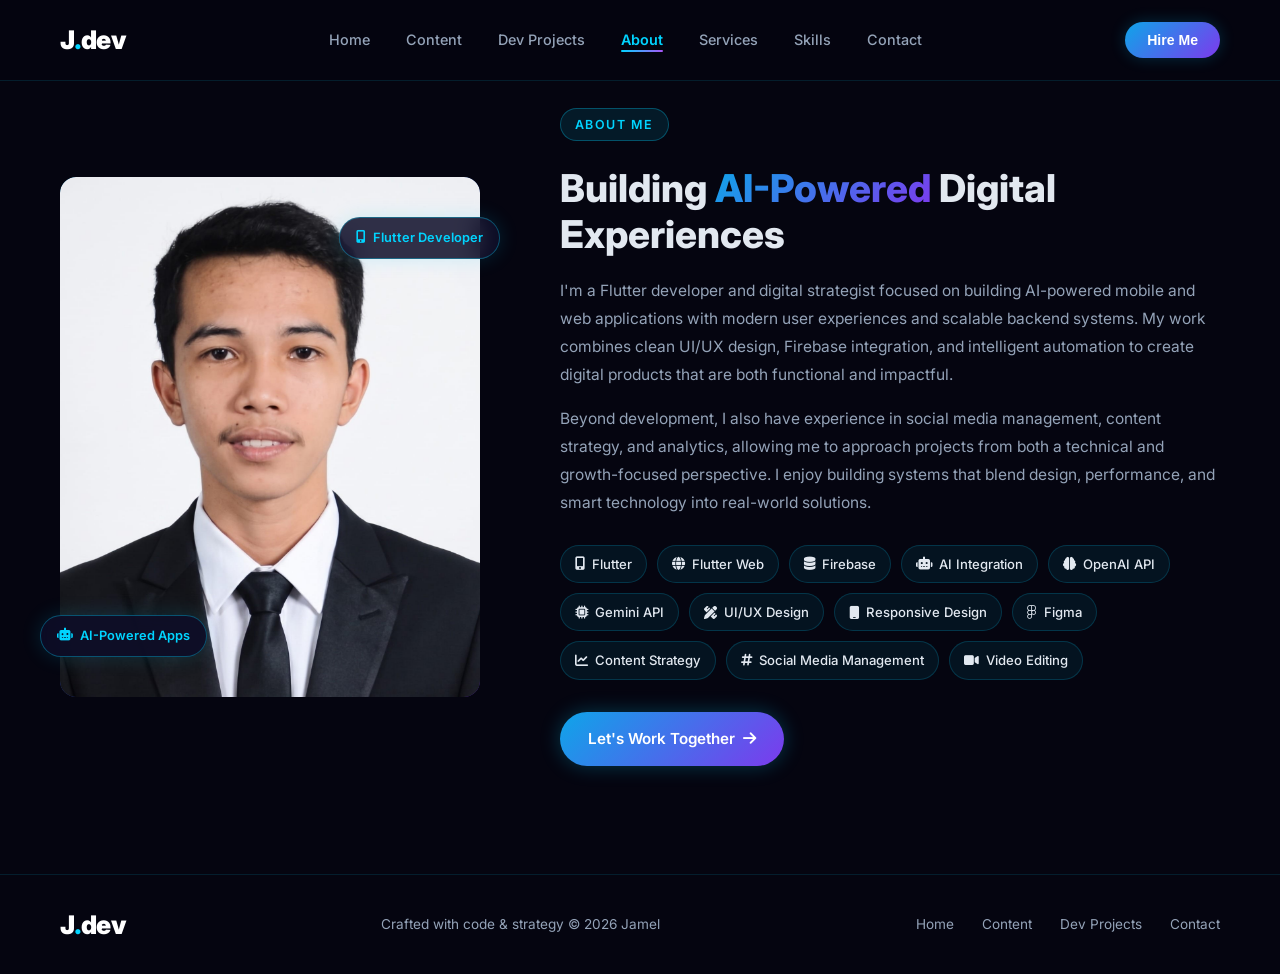
==== about.html @ fef5684a "Initial commit - Flutter & AI Developer Portfolio" ====
<!DOCTYPE html>
<html lang="en">
<head>
  <meta charset="UTF-8" />
  <meta name="viewport" content="width=device-width, initial-scale=1.0" />
  <title>Jamel | Flutter Developer & AI Digital Strategist</title>
  <link rel="stylesheet" href="style.css" />
  <link href="https://fonts.googleapis.com/css2?family=Inter:wght@300;400;500;600;700;800;900&display=swap" rel="stylesheet" />
  <link rel="stylesheet" href="https://cdnjs.cloudflare.com/ajax/libs/font-awesome/6.5.0/css/all.min.css" />
</head>
<body>

  <!-- ===== NAV ===== -->
  <nav class="navbar" id="navbar">
    <div class="nav-brand">J<span class="accent">.</span>dev</div>
    <ul class="nav-links">
      <li><a href="index.html#hero">Home</a></li>
      <li><a href="content.html">Content</a></li>
      <li><a href="dev-projects.html">Dev Projects</a></li>
      <li><a href="about.html" class="active">About</a></li>
      <li><a href="services.html">Services</a></li>
      <li><a href="skills.html">Skills</a></li>
      <li><a href="contact.html">Contact</a></li>
    </ul>
    <button class="nav-cta" onclick="window.location.href='contact.html';">Hire Me</button>
    <button class="hamburger" id="hamburger" aria-label="Menu">
      <span></span><span></span><span></span>
    </button>
  </nav>

  <!-- About Section -->
  <section class="about" id="about">
    <div class="about-inner">
      <div class="about-visual">
        <div class="about-img-wrap">
          <img src="images/profile.png" alt="Jamel - Social Media Manager &amp; Developer" />
          <div class="about-img-border"></div>
        </div>
        <div class="about-floating-tag tag-1">
          <i class="fas fa-robot"></i> AI-Powered Apps
        </div>
        <div class="about-floating-tag tag-2">
          <i class="fas fa-mobile-alt"></i> Flutter Developer
        </div>
      </div>
      <div class="about-content">
        <span class="section-tag">About Me</span>
        <h2>Building <span class="gradient-text">AI-Powered</span> Digital Experiences</h2>
        <p>I'm a Flutter developer and digital strategist focused on building AI-powered mobile and web applications with modern user experiences and scalable backend systems. My work combines clean UI/UX design, Firebase integration, and intelligent automation to create digital products that are both functional and impactful.</p>
        <p>Beyond development, I also have experience in social media management, content strategy, and analytics, allowing me to approach projects from both a technical and growth-focused perspective. I enjoy building systems that blend design, performance, and smart technology into real-world solutions.</p>
        <div class="about-skills-grid">
          <div class="about-skill-chip"><i class="fas fa-mobile-alt"></i> Flutter</div>
          <div class="about-skill-chip"><i class="fas fa-globe"></i> Flutter Web</div>
          <div class="about-skill-chip"><i class="fas fa-database"></i> Firebase</div>
          <div class="about-skill-chip"><i class="fas fa-robot"></i> AI Integration</div>
          <div class="about-skill-chip"><i class="fas fa-brain"></i> OpenAI API</div>
          <div class="about-skill-chip"><i class="fas fa-microchip"></i> Gemini API</div>
          <div class="about-skill-chip"><i class="fas fa-pencil-ruler"></i> UI/UX Design</div>
          <div class="about-skill-chip"><i class="fas fa-mobile"></i> Responsive Design</div>
          <div class="about-skill-chip"><i class="fab fa-figma"></i> Figma</div>
          <div class="about-skill-chip"><i class="fas fa-chart-line"></i> Content Strategy</div>
          <div class="about-skill-chip"><i class="fas fa-hashtag"></i> Social Media Management</div>
          <div class="about-skill-chip"><i class="fas fa-video"></i> Video Editing</div>
        </div>
        <a href="contact.html" class="btn btn-primary">Let&#39;s Work Together <i class="fas fa-arrow-right"></i></a>
      </div>
    </div>
  </section>

  <!-- ===== FOOTER ===== -->
  <footer class="footer">
    <div class="footer-inner">
      <span class="nav-brand">J<span class="accent">.</span>dev</span>
      <p>Crafted with code &amp; strategy &copy; <span id="year"></span> Jamel</p>
      <div class="footer-links">
        <a href="index.html#hero">Home</a>
        <a href="content.html">Content</a>
        <a href="dev-projects.html">Dev Projects</a>
        <a href="contact.html">Contact</a>
      </div>
    </div>
  </footer>

  <script src="script.js"></script>
</body>
</html>
---- style.css ----
/* ================================================
   ROOT & RESET
================================================ */
*, *::before, *::after { box-sizing: border-box; margin: 0; padding: 0; }

:root {
  --bg:         #050510;
  --bg-card:    rgba(13, 13, 40, 0.85);
  --bg-card2:   rgba(10, 10, 30, 0.9);
  --border:     rgba(0, 212, 255, 0.12);
  --border-glow:rgba(0, 212, 255, 0.35);
  --cyan:       #00d4ff;
  --purple:     #a855f7;
  --blue:       #3b82f6;
  --green:      #10b981;
  --yellow:     #f59e0b;
  --pink:       #ec4899;
  --text:       #e2e8f0;
  --text-muted: #94a3b8;
  --gradient:   linear-gradient(135deg, #0ea5e9, #7c3aed);
  --shadow-glow:0 0 30px rgba(0,212,255,0.15);
  --radius:     16px;
  --radius-sm:  10px;
  --transition: 0.35s cubic-bezier(0.4,0,0.2,1);
}

html { scroll-behavior: smooth; }

body {
  background: var(--bg);
  color: var(--text);
  font-family: 'Inter', system-ui, sans-serif;
  font-size: 16px;
  line-height: 1.7;
  overflow-x: hidden;
}

img { max-width: 100%; display: block; }
a  { text-decoration: none; color: inherit; }
ul { list-style: none; }

/* ================================================
   SCROLLBAR
================================================ */
::-webkit-scrollbar { width: 6px; }
::-webkit-scrollbar-track { background: var(--bg); }
::-webkit-scrollbar-thumb { background: var(--cyan); border-radius: 3px; }

/* ================================================
   REUSABLE
================================================ */
.gradient-text {
  background: var(--gradient);
  -webkit-background-clip: text;
  -webkit-text-fill-color: transparent;
  background-clip: text;
}

.accent { color: var(--cyan); }

.section-tag {
  display: inline-block;
  background: rgba(0,212,255,0.1);
  border: 1px solid rgba(0,212,255,0.3);
  color: var(--cyan);
  font-size: 0.78rem;
  font-weight: 600;
  letter-spacing: 0.12em;
  text-transform: uppercase;
  padding: 5px 14px;
  border-radius: 50px;
  margin-bottom: 16px;
}

.section-header {
  text-align: center;
  max-width: 680px;
  margin: 0 auto 64px;
}

.section-header h2 {
  font-size: clamp(2rem, 4vw, 2.8rem);
  font-weight: 800;
  line-height: 1.2;
  margin-bottom: 16px;
}

.section-header p {
  color: var(--text-muted);
  font-size: 1.05rem;
}

.btn {
  display: inline-flex;
  align-items: center;
  gap: 8px;
  padding: 14px 28px;
  border-radius: 50px;
  font-size: 0.95rem;
  font-weight: 600;
  cursor: pointer;
  border: none;
  transition: var(--transition);
  white-space: nowrap;
}

.btn-primary {
  background: var(--gradient);
  color: #fff;
  box-shadow: 0 0 20px rgba(0,212,255,0.25);
}

.btn-primary:hover {
  transform: translateY(-2px);
  box-shadow: 0 0 40px rgba(0,212,255,0.45), 0 8px 24px rgba(0,0,0,0.4);
}

.btn-secondary {
  background: rgba(0,212,255,0.08);
  color: var(--cyan);
  border: 1px solid rgba(0,212,255,0.3);
}

.btn-secondary:hover {
  background: rgba(0,212,255,0.18);
  border-color: var(--cyan);
  transform: translateY(-2px);
}

.btn-full { width: 100%; justify-content: center; }

/* ================================================
   NAVBAR
================================================ */
.navbar {
  position: fixed;
  top: 0; left: 0; right: 0;
  z-index: 1000;
  display: flex;
  align-items: center;
  justify-content: space-between;
  padding: 18px 60px;
  background: rgba(5,5,16,0.7);
  backdrop-filter: blur(20px);
  -webkit-backdrop-filter: blur(20px);
  border-bottom: 1px solid var(--border);
  transition: var(--transition);
}

.navbar.scrolled {
  padding: 14px 60px;
  background: rgba(5,5,16,0.95);
}

.nav-brand {
  font-size: 1.6rem;
  font-weight: 900;
  letter-spacing: -0.02em;
  color: #fff;
}

.nav-links {
  display: flex;
  gap: 36px;
}

.nav-links a {
  color: var(--text-muted);
  font-size: 0.9rem;
  font-weight: 500;
  transition: color 0.2s;
  position: relative;
}

.nav-links a::after {
  content: '';
  position: absolute;
  bottom: -4px; left: 0;
  width: 0; height: 2px;
  background: var(--gradient);
  border-radius: 2px;
  transition: width 0.3s;
}

.nav-links a:hover { color: var(--cyan); }
.nav-links a:hover::after { width: 100%; }

.nav-links a.active {
  color: var(--cyan);
  font-weight: 600;
}

.nav-links a.active::after {
  width: 100%;
  background: linear-gradient(90deg, var(--cyan), var(--purple));
  height: 2px;
}

.nav-cta {
  padding: 10px 22px;
  background: var(--gradient);
  border: none;
  border-radius: 50px;
  color: #fff;
  font-weight: 600;
  font-size: 0.88rem;
  cursor: pointer;
  transition: var(--transition);
  box-shadow: 0 0 16px rgba(0,212,255,0.2);
}

.nav-cta:hover {
  box-shadow: 0 0 32px rgba(0,212,255,0.5);
  transform: translateY(-1px);
}

.hamburger {
  display: none;
  flex-direction: column;
  gap: 5px;
  background: none;
  border: none;
  cursor: pointer;
  padding: 4px;
}

.hamburger span {
  display: block;
  width: 24px; height: 2px;
  background: var(--text);
  border-radius: 2px;
  transition: var(--transition);
}

/* ================================================
   HERO
================================================ */
.hero {
  min-height: 100vh;
  display: grid;
  grid-template-columns: 1fr 1fr;
  align-items: center;
  gap: 60px;
  padding: 140px 60px 80px;
  position: relative;
  overflow: hidden;
}

.hero-bg-grid {
  position: absolute;
  inset: 0;
  background-image:
    linear-gradient(rgba(0,212,255,0.04) 1px, transparent 1px),
    linear-gradient(90deg, rgba(0,212,255,0.04) 1px, transparent 1px);
  background-size: 50px 50px;
  pointer-events: none;
}

.hero-glow {
  position: absolute;
  border-radius: 50%;
  filter: blur(100px);
  pointer-events: none;
}

.hero-glow-1 {
  width: 600px; height: 600px;
  background: radial-gradient(circle, rgba(0,212,255,0.12), transparent 70%);
  top: -100px; left: -100px;
}

.hero-glow-2 {
  width: 500px; height: 500px;
  background: radial-gradient(circle, rgba(168,85,247,0.1), transparent 70%);
  bottom: -100px; right: 200px;
}

.hero-badge {
  display: inline-flex;
  align-items: center;
  gap: 8px;
  background: rgba(0,212,255,0.08);
  border: 1px solid rgba(0,212,255,0.25);
  color: var(--cyan);
  font-size: 0.82rem;
  font-weight: 600;
  padding: 7px 16px;
  border-radius: 50px;
  margin-bottom: 24px;
  animation: fadeInUp 0.6s ease both;
}

.badge-dot {
  width: 8px; height: 8px;
  background: var(--green);
  border-radius: 50%;
  box-shadow: 0 0 8px var(--green);
  animation: pulse 2s infinite;
}

@keyframes pulse {
  0%, 100% { opacity: 1; transform: scale(1); }
  50%       { opacity: 0.6; transform: scale(1.3); }
}

.hero-title {
  font-size: clamp(2.2rem, 4.5vw, 3.4rem);
  font-weight: 900;
  line-height: 1.15;
  margin-bottom: 20px;
  animation: fadeInUp 0.6s 0.1s ease both;
}

.hero-sub {
  color: var(--text-muted);
  font-size: 1.05rem;
  max-width: 520px;
  margin-bottom: 36px;
  animation: fadeInUp 0.6s 0.2s ease both;
}

.hero-actions {
  display: flex;
  gap: 16px;
  flex-wrap: wrap;
  margin-bottom: 56px;
  animation: fadeInUp 0.6s 0.3s ease both;
}

.hero-stats {
  display: flex;
  align-items: center;
  gap: 32px;
  animation: fadeInUp 0.6s 0.4s ease both;
}

.stat { text-align: center; }
.stat-num {
  display: block;
  font-size: 1.8rem;
  font-weight: 800;
  background: var(--gradient);
  -webkit-background-clip: text;
  -webkit-text-fill-color: transparent;
  background-clip: text;
  line-height: 1;
  margin-bottom: 4px;
}
.stat-label { font-size: 0.78rem; color: var(--text-muted); text-transform: uppercase; letter-spacing: 0.08em; }
.stat-divider { width: 1px; height: 40px; background: var(--border); }

/* Hero Visual */
.hero-visual {
  display: flex;
  justify-content: center;
  align-items: center;
  animation: fadeInRight 0.8s 0.3s ease both;
}

.hero-card-stack {
  position: relative;
  width: 320px;
  height: 340px;
}

.floating-card {
  position: absolute;
  background: var(--bg-card);
  border: 1px solid var(--border);
  border-radius: var(--radius);
  padding: 18px 20px;
  backdrop-filter: blur(20px);
  box-shadow: var(--shadow-glow);
  display: flex;
  align-items: center;
  gap: 14px;
  animation: floatCard 4s ease-in-out infinite;
}

.card-icon { font-size: 1.4rem; color: var(--cyan); }

.card-analytics { top: 0; left: 0; width: 280px; animation-delay: 0s; }
.card-subs      { top: 120px; right: 0; width: 220px; animation-delay: 0.8s; }
.card-ctr       { bottom: 0; left: 30px; width: 200px; animation-delay: 1.6s; }

.card-label { display: block; font-size: 0.75rem; color: var(--text-muted); }
.card-value { font-size: 1.3rem; font-weight: 800; color: var(--cyan); }

.card-sparkline { margin-left: auto; width: 80px; }
.card-sparkline svg { width: 100%; }

.card-trend { font-size: 0.82rem; font-weight: 700; margin-left: auto; }
.card-trend.up { color: var(--green); }

@keyframes floatCard {
  0%, 100% { transform: translateY(0); }
  50%       { transform: translateY(-10px); }
}

/* Scroll indicator */
.scroll-indicator {
  position: absolute;
  bottom: 40px; left: 50%;
  transform: translateX(-50%);
  display: flex;
  flex-direction: column;
  align-items: center;
  gap: 8px;
  color: var(--text-muted);
  font-size: 0.75rem;
  animation: fadeInUp 1s 0.8s ease both;
}

.scroll-dot {
  width: 6px; height: 6px;
  background: var(--cyan);
  border-radius: 50%;
  animation: bounceScroll 2s infinite;
  box-shadow: 0 0 8px var(--cyan);
}

@keyframes bounceScroll {
  0%, 100% { transform: translateY(0); opacity: 1; }
  50%       { transform: translateY(6px); opacity: 0.5; }
}

/* ================================================
   CONTENT PROJECTS SLIDER
================================================ */
.content-work {
  padding: 100px 60px;
  background: linear-gradient(180deg, transparent, rgba(0,212,255,0.02) 50%, transparent);
}

.slider-wrapper {
  position: relative;
  overflow: hidden;
}

.slider-track {
  display: flex;
  transition: transform 0.6s cubic-bezier(0.4,0,0.2,1);
  will-change: transform;
}

.slide {
  min-width: 100%;
  display: grid;
  grid-template-columns: 1fr 1fr;
  gap: 50px;
  align-items: start;
  padding: 0 4px;
}

/* Content slides get more space for text side */
.content-work .slide {
  grid-template-columns: 40% 60%;
  gap: 30px;
  align-items: stretch;
}

.content-work .slide-image {
  height: 100%;
  min-height: 420px;
}

.content-work .slide-image img {
  height: 100%;
  object-fit: cover;
}

.slide-image {
  position: relative;
  border-radius: var(--radius);
  overflow: hidden;
  border: 1px solid var(--border);
  box-shadow: 0 0 40px rgba(0,212,255,0.08);
}

.slide-image img {
  width: 100%;
  height: 340px;
  object-fit: cover;
  display: block;
  transition: transform 0.5s ease;
}

.slide-image:hover img { transform: scale(1.03); }

.slide-badge {
  position: absolute;
  top: 16px; left: 16px;
  background: linear-gradient(135deg, var(--cyan), var(--purple));
  color: #fff;
  font-size: 0.75rem;
  font-weight: 700;
  padding: 6px 16px;
  border-radius: 50px;
  letter-spacing: 0.06em;
  text-transform: uppercase;
  box-shadow: 0 4px 20px rgba(0,212,255,0.3);
  border: 1px solid rgba(255,255,255,0.2);
}

.slide-content { padding: 8px 0; }

.slide-title {
  font-size: 1.6rem;
  font-weight: 800;
  line-height: 1.25;
  margin-bottom: 10px;
}

.slide-desc {
  color: var(--text-muted);
  font-size: 0.95rem;
  margin-bottom: 16px;
  line-height: 1.5;
}

.par-cards {
  display: grid;
  grid-template-columns: repeat(3, 1fr);
  gap: 6px;
  margin-bottom: 14px;
  align-items: start;
}

.par-card {
  background: var(--bg-card);
  border: 1px solid var(--border);
  border-radius: var(--radius-sm);
  padding: 8px 10px;
  backdrop-filter: blur(12px);
  transition: all var(--transition);
  position: relative;
  overflow: visible;
  min-height: fit-content;
}

.par-card::before {
  content: '';
  position: absolute;
  top: 0;
  left: 0;
  right: 0;
  height: 2px;
  opacity: 0.8;
}

.par-card:hover {
  border-color: var(--border-glow);
  box-shadow: 0 8px 32px rgba(0,212,255,0.1);
  transform: translateY(-2px);
}

.par-card.problem { border-top: 2px solid #ef4444; }
.par-card.problem::before { background: linear-gradient(90deg, #ef4444, #f87171); }
.par-card.action  { border-top: 2px solid var(--cyan); }
.par-card.action::before { background: linear-gradient(90deg, var(--cyan), #22d3ee); }
.par-card.result  { border-top: 2px solid var(--green); }
.par-card.result::before { background: linear-gradient(90deg, var(--green), #34d399); }

.par-label {
  display: flex;
  align-items: center;
  gap: 5px;
  font-size: 0.7rem;
  font-weight: 700;
  text-transform: uppercase;
  letter-spacing: 0.06em;
  margin-bottom: 4px;
}

.par-card.problem .par-label { color: #ef4444; }
.par-card.action  .par-label { color: var(--cyan); }
.par-card.result  .par-label { color: var(--green); }

.par-card p { font-size: 0.78rem; color: var(--text-muted); line-height: 1.4; }

/* Prominent metrics section */
.slide-metrics {
  display: flex;
  gap: 8px;
  flex-wrap: wrap;
  margin-bottom: 10px;
  padding: 10px;
  background: linear-gradient(135deg, rgba(0,212,255,0.04), rgba(168,85,247,0.04));
  border: 1px solid rgba(0,212,255,0.1);
  border-radius: var(--radius);
}

.metric {
  display: flex;
  flex-direction: column;
  align-items: center;
  justify-content: center;
  background: rgba(10,10,26,0.6);
  border: 1px solid rgba(0,212,255,0.2);
  border-radius: var(--radius-sm);
  padding: 10px 12px;
  text-align: center;
  flex: 1;
  min-width: 65px;
  transition: all var(--transition);
}

.metric:hover {
  border-color: rgba(0,212,255,0.4);
  box-shadow: 0 4px 20px rgba(0,212,255,0.15);
  transform: translateY(-2px);
}

.metric-val {
  font-size: 1.6rem;
  font-weight: 800;
  background: var(--gradient);
  -webkit-background-clip: text;
  -webkit-text-fill-color: transparent;
  background-clip: text;
  line-height: 1;
  margin-bottom: 4px;
}

.metric-key { font-size: 0.72rem; color: var(--text-muted); text-transform: uppercase; letter-spacing: 0.08em; }

/* ================================================
   NEW PAR CARDS LAYOUT - 2 ROW STYLE
================================================ */
.par-cards-new {
  display: flex;
  flex-direction: column;
  gap: 8px;
  margin-bottom: 14px;
}

.par-row-top {
  display: grid;
  grid-template-columns: 1fr 1fr;
  gap: 8px;
}

.par-card-small,
.par-card-large {
  background: var(--bg-card);
  border: 1px solid var(--border);
  border-radius: var(--radius-sm);
  padding: 10px 12px;
  backdrop-filter: blur(12px);
  transition: all var(--transition);
  position: relative;
  overflow: visible;
}

.par-card-small::before,
.par-card-large::before {
  content: '';
  position: absolute;
  top: 0;
  left: 0;
  right: 0;
  height: 2px;
  opacity: 0.8;
}

.par-card-small.problem { border-top: 2px solid #ef4444; }
.par-card-small.problem::before { background: linear-gradient(90deg, #ef4444, #f87171); }
.par-card-small.action { border-top: 2px solid var(--cyan); }
.par-card-small.action::before { background: linear-gradient(90deg, var(--cyan), #22d3ee); }
.par-card-large.result { border-top: 2px solid var(--green); }
.par-card-large.result::before { background: linear-gradient(90deg, var(--green), #34d399); }

.par-label-small {
  display: flex;
  align-items: center;
  gap: 6px;
  font-size: 0.72rem;
  font-weight: 700;
  text-transform: uppercase;
  letter-spacing: 0.06em;
  margin-bottom: 6px;
}

.par-card-small.problem .par-label-small { color: #ef4444; }
.par-card-small.action .par-label-small { color: var(--cyan); }
.par-card-large.result .par-label-small { color: var(--green); }

.par-card-small p,
.par-card-large p {
  font-size: 0.8rem;
  color: var(--text-muted);
  line-height: 1.5;
  margin: 0;
}

/* View Channel Button */
.btn-view-channel {
  display: inline-flex;
  align-items: center;
  gap: 8px;
  background: linear-gradient(135deg, var(--cyan), var(--purple));
  color: #fff;
  font-weight: 600;
  font-size: 0.9rem;
  padding: 12px 24px;
  border-radius: 50px;
  text-decoration: none;
  transition: all var(--transition);
  border: none;
  cursor: pointer;
  box-shadow: 0 4px 20px rgba(0,212,255,0.3);
}

.btn-view-channel:hover {
  transform: translateY(-2px);
  box-shadow: 0 8px 30px rgba(0,212,255,0.4);
}

.btn-view-channel i {
  font-size: 0.9rem;
}

/* Slider Controls */
.slider-controls {
  display: flex;
  align-items: center;
  justify-content: center;
  gap: 24px;
  margin-top: 40px;
}

.slider-btn {
  width: 48px; height: 48px;
  border-radius: 50%;
  background: var(--bg-card);
  border: 1px solid var(--border);
  color: var(--text);
  font-size: 1rem;
  cursor: pointer;
  display: flex;
  align-items: center;
  justify-content: center;
  transition: var(--transition);
  backdrop-filter: blur(12px);
}

.slider-btn:hover {
  background: rgba(0,212,255,0.15);
  border-color: var(--cyan);
  color: var(--cyan);
  box-shadow: 0 0 16px rgba(0,212,255,0.2);
}

.slider-btn:disabled { opacity: 0.35; pointer-events: none; }

.slider-dots { display: flex; gap: 10px; }

.dot {
  width: 8px; height: 8px;
  border-radius: 50%;
  background: rgba(255,255,255,0.2);
  cursor: pointer;
  transition: var(--transition);
}

.dot.active {
  width: 28px;
  border-radius: 4px;
  background: var(--gradient);
  background: linear-gradient(90deg, var(--cyan), var(--purple));
}

.slider-progress {
  height: 2px;
  background: rgba(255,255,255,0.06);
  border-radius: 2px;
  margin-top: 20px;
  overflow: hidden;
}

.slider-progress-bar {
  height: 100%;
  background: var(--gradient);
  border-radius: 2px;
  transition: width 0.6s ease;
}

/* ================================================
   ABOUT
================================================ */
.about {
  padding: 100px 60px;
}

.about-inner {
  display: grid;
  grid-template-columns: 420px 1fr;
  gap: 80px;
  align-items: center;
  max-width: 1200px;
  margin: 0 auto;
}

.about-visual { position: relative; }

.about-img-wrap {
  position: relative;
  border-radius: var(--radius);
  overflow: hidden;
}

.about-img-wrap img {
  width: 100%;
  height: 520px;
  object-fit: cover;
  border-radius: var(--radius);
}

.about-img-border {
  position: absolute;
  inset: -3px;
  border-radius: calc(var(--radius) + 3px);
  background: var(--gradient);
  z-index: -1;
  opacity: 0.5;
  filter: blur(2px);
}

.about-floating-tag {
  position: absolute;
  background: var(--bg-card);
  border: 1px solid var(--border-glow);
  color: var(--cyan);
  font-size: 0.8rem;
  font-weight: 600;
  padding: 9px 16px;
  border-radius: 50px;
  display: flex;
  align-items: center;
  gap: 7px;
  backdrop-filter: blur(12px);
  box-shadow: 0 0 20px rgba(0,212,255,0.15);
  animation: floatCard 4s ease-in-out infinite;
}

.tag-1 { bottom: 40px; left: -20px; animation-delay: 0s; }
.tag-2 { top: 40px; right: -20px; animation-delay: 1.2s; }

.about-content { padding: 8px 0; }

.about-content h2 {
  font-size: clamp(1.8rem, 3vw, 2.4rem);
  font-weight: 800;
  margin-bottom: 20px;
  margin-top: 8px;
  line-height: 1.2;
}

.about-content p {
  color: var(--text-muted);
  font-size: 0.97rem;
  margin-bottom: 16px;
  line-height: 1.8;
}

.about-skills-grid {
  display: flex;
  flex-wrap: wrap;
  gap: 10px;
  margin: 28px 0 32px;
}

.about-skill-chip {
  display: inline-flex;
  align-items: center;
  gap: 7px;
  background: rgba(0,212,255,0.07);
  border: 1px solid rgba(0,212,255,0.18);
  color: var(--text);
  font-size: 0.82rem;
  font-weight: 500;
  padding: 7px 14px;
  border-radius: 50px;
  transition: var(--transition);
}

.about-skill-chip:hover {
  background: rgba(0,212,255,0.15);
  border-color: var(--cyan);
  color: var(--cyan);
}

/* ================================================
   SERVICES
================================================ */
.services {
  padding: 100px 60px;
  background: linear-gradient(180deg, transparent, rgba(168,85,247,0.02) 50%, transparent);
}

.services-grid {
  display: grid;
  grid-template-columns: repeat(auto-fit, minmax(280px, 1fr));
  gap: 24px;
  max-width: 1200px;
  margin: 0 auto;
}

.service-card {
  background: var(--bg-card);
  border: 1px solid var(--border);
  border-radius: var(--radius);
  padding: 32px 28px;
  backdrop-filter: blur(20px);
  transition: var(--transition);
  position: relative;
  overflow: hidden;
}

.service-card::before {
  content: '';
  position: absolute;
  top: 0; left: 0; right: 0;
  height: 2px;
  background: var(--gradient);
  opacity: 0;
  transition: opacity var(--transition);
}

.service-card:hover {
  border-color: var(--border-glow);
  transform: translateY(-6px);
  box-shadow: 0 20px 60px rgba(0,0,0,0.4), 0 0 30px rgba(0,212,255,0.08);
}

.service-card:hover::before { opacity: 1; }

.service-card.featured {
  border-color: rgba(0,212,255,0.3);
  box-shadow: 0 0 40px rgba(0,212,255,0.1);
}

.service-card.featured::before { opacity: 1; }

.service-badge {
  position: absolute;
  top: 18px; right: 18px;
  background: linear-gradient(135deg, var(--cyan), var(--purple));
  color: #fff;
  font-size: 0.7rem;
  font-weight: 700;
  padding: 4px 12px;
  border-radius: 50px;
  letter-spacing: 0.04em;
}

.service-icon-wrap {
  width: 54px; height: 54px;
  background: rgba(0,212,255,0.1);
  border: 1px solid rgba(0,212,255,0.2);
  border-radius: 14px;
  display: flex;
  align-items: center;
  justify-content: center;
  font-size: 1.4rem;
  color: var(--cyan);
  margin-bottom: 20px;
  transition: var(--transition);
}

.service-card:hover .service-icon-wrap {
  background: rgba(0,212,255,0.2);
  box-shadow: 0 0 20px rgba(0,212,255,0.2);
}

.service-card h3 {
  font-size: 1.1rem;
  font-weight: 700;
  margin-bottom: 12px;
}

.service-card > p {
  color: var(--text-muted);
  font-size: 0.88rem;
  line-height: 1.7;
  margin-bottom: 20px;
}

.service-list { display: flex; flex-direction: column; gap: 8px; }

.service-list li {
  display: flex;
  align-items: center;
  gap: 9px;
  font-size: 0.85rem;
  color: var(--text-muted);
}

.service-list li i { color: var(--green); font-size: 0.7rem; }

/* ================================================
   SKILLS
================================================ */
.skills {
  padding: 100px 60px;
}

.skills-container {
  display: grid;
  grid-template-columns: 1fr 1fr;
  gap: 60px;
  max-width: 1100px;
  margin: 0 auto;
  align-items: start;
}

.skills-col-title {
  font-size: 1.1rem;
  font-weight: 700;
  margin-bottom: 28px;
  display: flex;
  align-items: center;
  gap: 10px;
  color: var(--cyan);
}

.skills-subhead {
  margin: 6px 0 14px;
  font-size: 0.78rem;
  font-weight: 700;
  letter-spacing: 0.12em;
  text-transform: uppercase;
  color: var(--text-muted);
}

.content-tools {
  display: flex;
  flex-wrap: wrap;
  gap: 10px;
  margin-bottom: 26px;
}

.tool-chip {
  padding: 10px 16px;
  background: rgba(255,255,255,0.04);
  border: 1px solid rgba(0,212,255,0.14);
  border-radius: 999px;
  font-size: 0.85rem;
  font-weight: 600;
  color: var(--text);
  transition: var(--transition);
  cursor: default;
  position: relative;
  overflow: hidden;
  display: inline-flex;
  align-items: center;
  gap: 8px;
}

.tool-chip i {
  font-size: 0.9rem;
  color: var(--cyan);
  transition: var(--transition);
}

.tool-chip::before {
  content: '';
  position: absolute;
  inset: -2px;
  background: linear-gradient(135deg, rgba(0,212,255,0.55), rgba(168,85,247,0.45));
  opacity: 0;
  filter: blur(10px);
  transition: var(--transition);
}

.tool-chip:hover {
  transform: translateY(-2px);
  border-color: rgba(0,212,255,0.35);
  box-shadow: 0 0 18px rgba(0,212,255,0.12), 0 0 28px rgba(168,85,247,0.08);
}

.tool-chip:hover::before { opacity: 1; }

.tool-chip:hover i {
  color: #fff;
  transform: scale(1.1);
}

/* Sample Work Slider */
.sample-slider {
  overflow: hidden;
  width: 100%;
  position: relative;
  padding: 10px 0;
}

.sample-slider::before,
.sample-slider::after {
  content: '';
  position: absolute;
  top: 0;
  bottom: 0;
  width: 80px;
  z-index: 2;
  pointer-events: none;
}

.sample-slider::before {
  left: 0;
  background: linear-gradient(to right, var(--bg), transparent);
}

.sample-slider::after {
  right: 0;
  background: linear-gradient(to left, var(--bg), transparent);
}

.sample-track {
  display: flex;
  gap: 16px;
  width: max-content;
  animation: scrollSample 20s linear infinite;
}

.sample-slider:hover .sample-track {
  animation-play-state: paused;
}

@keyframes scrollSample {
  0% { transform: translateX(0); }
  100% { transform: translateX(-50%); }
}

/* Old sample-work class (kept for compatibility) */
.sample-work {
  display: grid;
  grid-auto-flow: column;
  grid-auto-columns: minmax(240px, 1fr);
  gap: 14px;
  overflow-x: auto;
  padding-bottom: 10px;
  scroll-snap-type: x mandatory;
}

.sample-card {
  scroll-snap-align: start;
  background: linear-gradient(180deg, rgba(13,13,40,0.88), rgba(10,10,30,0.9));
  border: 1px solid rgba(0,212,255,0.14);
  border-radius: var(--radius);
  overflow: hidden;
  transition: var(--transition);
  box-shadow: 0 10px 26px rgba(0,0,0,0.35);
  position: relative;
}

.sample-card::after {
  content: '';
  position: absolute;
  inset: 0;
  background: radial-gradient(circle at 30% 20%, rgba(0,212,255,0.14), transparent 60%),
              radial-gradient(circle at 70% 80%, rgba(168,85,247,0.12), transparent 55%);
  opacity: 0;
  transition: var(--transition);
  pointer-events: none;
}

.sample-card img {
  width: 100%;
  height: 170px;
  object-fit: cover;
  transform: scale(1);
  transition: var(--transition);
}

.sample-meta {
  padding: 14px 14px 16px;
  display: flex;
  align-items: center;
  justify-content: space-between;
  gap: 12px;
}

.sample-title {
  font-weight: 700;
  font-size: 0.9rem;
  color: var(--text);
}

.sample-tag {
  font-size: 0.72rem;
  font-weight: 800;
  letter-spacing: 0.12em;
  text-transform: uppercase;
  color: var(--cyan);
  background: rgba(0,212,255,0.08);
  border: 1px solid rgba(0,212,255,0.2);
  padding: 6px 10px;
  border-radius: 999px;
  white-space: nowrap;
}

.sample-card:hover {
  transform: translateY(-6px);
  border-color: rgba(0,212,255,0.32);
  box-shadow: 0 18px 44px rgba(0,0,0,0.48), 0 0 26px rgba(0,212,255,0.10);
}

.sample-card:hover::after { opacity: 1; }

.sample-card:hover img {
  transform: scale(1.06);
}

.skill-bars { display: flex; flex-direction: column; gap: 20px; }

.skill-header {
  display: flex;
  justify-content: space-between;
  font-size: 0.9rem;
  font-weight: 500;
  margin-bottom: 8px;
}

.skill-pct { color: var(--cyan); font-weight: 700; }

.skill-bar {
  height: 6px;
  background: rgba(255,255,255,0.06);
  border-radius: 3px;
  overflow: hidden;
}

.skill-fill {
  height: 100%;
  background: var(--gradient);
  border-radius: 3px;
  width: 0;
  transition: width 1.2s cubic-bezier(0.4,0,0.2,1);
}

/* ================================================
   TECHNICAL SKILLS SLIDER
================================================ */
.skills-tech {
  margin-top: 60px;
  max-width: 1100px;
  margin-left: auto;
  margin-right: auto;
}

.tech-slider {
  overflow: hidden;
  width: 100%;
  position: relative;
  padding: 10px 0;
}

.tech-slider::before,
.tech-slider::after {
  content: '';
  position: absolute;
  top: 0;
  bottom: 0;
  width: 100px;
  z-index: 2;
  pointer-events: none;
}

.tech-slider::before {
  left: 0;
  background: linear-gradient(to right, var(--bg), transparent);
}

.tech-slider::after {
  right: 0;
  background: linear-gradient(to left, var(--bg), transparent);
}

.tech-track {
  display: flex;
  gap: 20px;
  width: max-content;
  animation: scrollTech 25s linear infinite;
}

.tech-slider:hover .tech-track {
  animation-play-state: paused;
}

@keyframes scrollTech {
  0% {
    transform: translateX(0);
  }
  100% {
    transform: translateX(-50%);
  }
}

.tech-chip {
  background: var(--bg-card);
  border: 1px solid var(--border);
  border-radius: var(--radius-sm);
  padding: 20px 28px;
  text-align: center;
  display: flex;
  flex-direction: column;
  align-items: center;
  gap: 8px;
  transition: var(--transition);
  cursor: default;
  min-width: 120px;
  position: relative;
  overflow: hidden;
}

.tech-chip::before {
  content: '';
  position: absolute;
  inset: -2px;
  background: linear-gradient(135deg, rgba(0,212,255,0.4), rgba(168,85,247,0.35));
  opacity: 0;
  filter: blur(12px);
  transition: var(--transition);
  z-index: -1;
}

.tech-chip:hover {
  transform: scale(1.08) translateY(-4px);
  border-color: var(--border-glow);
  box-shadow: 0 12px 32px rgba(0,0,0,0.4), 0 0 30px rgba(0,212,255,0.15);
}

.tech-chip:hover::before {
  opacity: 1;
}

.tech-chip i { font-size: 1.8rem; margin-bottom: 4px; }
.tech-chip span { font-size: 0.85rem; font-weight: 600; }
.tech-chip small { font-size: 0.7rem; text-transform: uppercase; letter-spacing: 0.08em; opacity: 0.7; }

.level-expert i  { color: #00d4ff; }
.level-advanced i { color: var(--purple); }
.level-intermediate i { color: var(--blue); }

/* Old grid class - kept for compatibility */
.skill-tech-grid {
  display: grid;
  grid-template-columns: repeat(4, 1fr);
  gap: 12px;
}

/* ================================================
   SKILLS PAGE - NEW LAYOUT
================================================ */

/* Soft Skills Grid */
.soft-skills-grid {
  display: grid;
  grid-template-columns: repeat(3, 1fr);
  gap: 24px;
  max-width: 1100px;
  margin: 0 auto 60px;
}

.soft-skill-card {
  background: var(--bg-card);
  border: 1px solid var(--border);
  border-radius: var(--radius);
  padding: 28px 24px;
  text-align: center;
  transition: all var(--transition);
  backdrop-filter: blur(12px);
}

.soft-skill-card:hover {
  border-color: var(--border-glow);
  box-shadow: 0 8px 32px rgba(0,212,255,0.1);
  transform: translateY(-4px);
}

.soft-skill-icon {
  width: 56px;
  height: 56px;
  background: linear-gradient(135deg, rgba(0,212,255,0.15), rgba(168,85,247,0.15));
  border-radius: 16px;
  display: flex;
  align-items: center;
  justify-content: center;
  margin: 0 auto 16px;
  font-size: 1.4rem;
  color: var(--cyan);
  border: 1px solid rgba(0,212,255,0.2);
}

.soft-skill-card h4 {
  font-size: 1rem;
  font-weight: 700;
  margin-bottom: 8px;
  color: var(--text);
}

.soft-skill-card p {
  font-size: 0.85rem;
  color: var(--text-muted);
  line-height: 1.5;
}

/* Experience Timeline */
.experience-section {
  max-width: 800px;
  margin: 0 auto 60px;
}

.timeline {
  position: relative;
  padding-left: 30px;
}

.timeline::before {
  content: '';
  position: absolute;
  left: 6px;
  top: 0;
  bottom: 0;
  width: 2px;
  background: linear-gradient(180deg, var(--cyan), var(--purple));
}

.timeline-item {
  position: relative;
  padding-bottom: 32px;
}

.timeline-item:last-child {
  padding-bottom: 0;
}

.timeline-marker {
  position: absolute;
  left: -30px;
  top: 4px;
  width: 14px;
  height: 14px;
  background: var(--bg);
  border: 2px solid var(--cyan);
  border-radius: 50%;
  box-shadow: 0 0 10px rgba(0,212,255,0.4);
}

.timeline-content {
  background: var(--bg-card);
  border: 1px solid var(--border);
  border-radius: var(--radius-sm);
  padding: 20px 24px;
  margin-left: 20px;
  transition: all var(--transition);
}

.timeline-content:hover {
  border-color: var(--border-glow);
  box-shadow: 0 4px 20px rgba(0,212,255,0.08);
}

.timeline-date {
  display: inline-block;
  font-size: 0.75rem;
  font-weight: 600;
  color: var(--cyan);
  background: rgba(0,212,255,0.1);
  padding: 4px 12px;
  border-radius: 50px;
  margin-bottom: 10px;
  text-transform: uppercase;
  letter-spacing: 0.05em;
}

.timeline-content h4 {
  font-size: 1.1rem;
  font-weight: 700;
  margin-bottom: 8px;
  color: var(--text);
}

.timeline-content p {
  font-size: 0.9rem;
  color: var(--text-muted);
  line-height: 1.5;
}

/* Certifications */
.certifications-section {
  max-width: 900px;
  margin: 0 auto;
}

.cert-grid {
  display: grid;
  grid-template-columns: repeat(4, 1fr);
  gap: 20px;
}

.cert-card {
  display: flex;
  flex-direction: column;
  align-items: center;
  gap: 12px;
  background: var(--bg-card);
  border: 1px solid var(--border);
  border-radius: var(--radius);
  padding: 28px 20px;
  text-align: center;
  transition: all var(--transition);
  backdrop-filter: blur(12px);
}

.cert-card:hover {
  border-color: var(--border-glow);
  box-shadow: 0 8px 24px rgba(0,212,255,0.12);
  transform: translateY(-4px);
}

.cert-card i {
  font-size: 2rem;
  background: var(--gradient);
  -webkit-background-clip: text;
  -webkit-text-fill-color: transparent;
  background-clip: text;
}

.cert-card span {
  font-size: 0.85rem;
  font-weight: 600;
  color: var(--text);
}

/* Content & Dev Section Tools */
.content-tools-section,
.dev-tech-section {
  max-width: 1100px;
  margin: 60px auto 0;
  padding-top: 50px;
  border-top: 1px solid rgba(255,255,255,0.06);
}

.content-tools-title,
.dev-tech-title {
  font-size: 1.3rem;
  font-weight: 700;
  margin-bottom: 24px;
  display: flex;
  align-items: center;
  gap: 10px;
  color: var(--text);
}

.content-tools-title i { color: var(--cyan); }
.dev-tech-title i { color: var(--purple); }

/* ================================================
   PLATFORM-SPECIFIC CHANNEL CARDS
================================================ */

/* Base Channel Card Styles */
.channel-card-yt,
.channel-card-ig,
.channel-card-tiktok,
.channel-card-multi {
  min-width: 100%;
  display: grid;
  grid-template-columns: 45% 55%;
  gap: 40px;
  align-items: stretch;
}

.channel-preview {
  position: relative;
  border-radius: var(--radius);
  overflow: hidden;
  border: 1px solid var(--border);
  box-shadow: 0 0 40px rgba(0,0,0,0.3);
}

.channel-preview img {
  width: 100%;
  height: 100%;
  object-fit: cover;
  display: block;
}

.platform-badge {
  position: absolute;
  top: 16px;
  left: 16px;
  display: flex;
  align-items: center;
  gap: 8px;
  padding: 8px 16px;
  border-radius: 50px;
  font-size: 0.8rem;
  font-weight: 700;
  color: #fff;
  backdrop-filter: blur(12px);
  border: 1px solid rgba(255,255,255,0.2);
}

.platform-badge.youtube {
  background: linear-gradient(135deg, #ff0000, #cc0000);
  box-shadow: 0 4px 20px rgba(255,0,0,0.3);
}

.platform-badge.instagram {
  background: linear-gradient(135deg, #833ab4, #fd1d1d, #f56040);
  box-shadow: 0 4px 20px rgba(131,58,180,0.3);
}

.platform-badge.tiktok {
  background: linear-gradient(135deg, #ff0050, #00f2ea);
  box-shadow: 0 4px 20px rgba(255,0,80,0.3);
}

.platform-badge.multi {
  background: linear-gradient(135deg, var(--cyan), var(--purple));
  box-shadow: 0 4px 20px rgba(0,212,255,0.3);
}

.channel-info {
  display: flex;
  flex-direction: column;
  justify-content: center;
  padding: 10px 0;
}

.channel-header {
  margin-bottom: 16px;
}

.channel-header h3 {
  font-size: 1.6rem;
  font-weight: 800;
  margin-bottom: 6px;
  line-height: 1.2;
}

.channel-niche {
  display: inline-block;
  font-size: 0.8rem;
  font-weight: 600;
  color: var(--text-muted);
  background: rgba(255,255,255,0.05);
  padding: 4px 12px;
  border-radius: 50px;
  border: 1px solid var(--border);
}

.channel-card-ig .channel-niche {
  color: #c13584;
  background: rgba(193,53,132,0.1);
  border-color: rgba(193,53,132,0.3);
}

.channel-card-tiktok .channel-niche {
  color: #ff0050;
  background: rgba(255,0,80,0.1);
  border-color: rgba(255,0,80,0.3);
}

.channel-card-multi .channel-niche {
  color: var(--cyan);
  background: rgba(0,212,255,0.1);
  border-color: rgba(0,212,255,0.3);
}

.channel-desc {
  font-size: 0.95rem;
  color: var(--text-muted);
  line-height: 1.6;
  margin-bottom: 20px;
}

/* Strategy Tags */
.strategy-tags {
  display: flex;
  flex-wrap: wrap;
  gap: 8px;
  margin-bottom: 24px;
}

.strategy-tags .tag {
  display: inline-flex;
  align-items: center;
  gap: 6px;
  font-size: 0.78rem;
  font-weight: 600;
  padding: 6px 12px;
  background: rgba(255,255,255,0.05);
  border: 1px solid rgba(255,255,255,0.1);
  border-radius: 6px;
  color: var(--text);
}

.strategy-tags .tag i {
  font-size: 0.7rem;
  color: var(--cyan);
}

.channel-card-ig .strategy-tags .tag i {
  color: #c13584;
}

.channel-card-tiktok .strategy-tags .tag i {
  color: #ff0050;
}

.channel-card-multi .strategy-tags .tag i {
  color: var(--cyan);
}

/* Growth Stats */
.growth-stats {
  display: grid;
  grid-template-columns: repeat(3, 1fr);
  gap: 16px;
  margin-bottom: 24px;
  padding: 20px;
  background: rgba(255,255,255,0.03);
  border-radius: var(--radius);
  border: 1px solid rgba(255,255,255,0.08);
}

.growth-item {
  text-align: center;
}

.growth-num {
  display: block;
  font-size: 1.4rem;
  font-weight: 800;
  background: var(--gradient);
  -webkit-background-clip: text;
  -webkit-text-fill-color: transparent;
  background-clip: text;
  line-height: 1;
  margin-bottom: 4px;
}

.growth-label {
  font-size: 0.7rem;
  color: var(--text-muted);
  text-transform: uppercase;
  letter-spacing: 0.05em;
}

/* View Channel Button */
.btn-view-channel {
  display: inline-flex;
  align-items: center;
  gap: 8px;
  background: linear-gradient(135deg, #ff0000, #cc0000);
  color: #fff;
  font-weight: 600;
  font-size: 0.85rem;
  padding: 10px 18px;
  border-radius: 6px;
  text-decoration: none;
  transition: all 0.3s ease;
  border: none;
  cursor: pointer;
  box-shadow: 0 4px 15px rgba(255,0,0,0.3);
  width: auto;
  align-self: flex-start;
}

.btn-view-channel:hover {
  transform: translateY(-2px);
  box-shadow: 0 8px 30px rgba(255,0,0,0.4);
}

.btn-view-channel.instagram-btn {
  background: linear-gradient(135deg, #833ab4, #fd1d1d, #f56040);
  box-shadow: 0 4px 20px rgba(131,58,180,0.3);
}

.btn-view-channel.instagram-btn:hover {
  box-shadow: 0 8px 30px rgba(131,58,180,0.4);
}

.btn-view-channel.tiktok-btn {
  background: linear-gradient(135deg, #ff0050, #00f2ea);
  box-shadow: 0 4px 20px rgba(255,0,80,0.3);
}

.btn-view-channel.tiktok-btn:hover {
  box-shadow: 0 8px 30px rgba(255,0,80,0.4);
}

.btn-view-channel.multi-btn {
  background: linear-gradient(135deg, var(--cyan), var(--purple));
  box-shadow: 0 4px 20px rgba(0,212,255,0.3);
}

.btn-view-channel.multi-btn:hover {
  box-shadow: 0 8px 30px rgba(0,212,255,0.4);
}

/* ================================================
   MULTI-CHANNEL PORTFOLIO CARDS
================================================ */

.channel-preview-multi {
  position: relative;
  border-radius: var(--radius);
  overflow: hidden;
  border: 1px solid var(--border);
  box-shadow: 0 0 40px rgba(0,0,0,0.3);
  padding: 20px;
  background: rgba(10,10,26,0.5);
}

.channel-cards-grid {
  display: grid;
  grid-template-columns: repeat(2, 1fr);
  gap: 12px;
  height: 100%;
}

.mini-channel-card {
  position: relative;
  border-radius: 10px;
  overflow: hidden;
  border: 1px solid rgba(255,255,255,0.1);
  aspect-ratio: 16/10;
}

.mini-channel-card img {
  width: 100%;
  height: 100%;
  object-fit: cover;
  display: block;
}

.mini-badge {
  position: absolute;
  bottom: 8px;
  left: 8px;
  padding: 4px 10px;
  border-radius: 50px;
  font-size: 0.7rem;
  font-weight: 700;
  color: #fff;
  background: linear-gradient(135deg, #ff0000, #cc0000);
  text-transform: uppercase;
}

.mini-badge:nth-child(2) {
  background: linear-gradient(135deg, #ff4444, #cc0000);
}

.mini-view-btn {
  position: absolute;
  bottom: 8px;
  right: 8px;
  width: 28px;
  height: 28px;
  border-radius: 50%;
  background: #ff0000;
  color: #fff;
  display: flex;
  align-items: center;
  justify-content: center;
  text-decoration: none;
  font-size: 0.75rem;
  transition: all 0.3s ease;
  box-shadow: 0 2px 8px rgba(255,0,0,0.4);
}

.mini-view-btn:hover {
  transform: scale(1.1);
  background: #cc0000;
}

/* Thumbnail Portfolio */
.thumbnail-portfolio {
  min-width: 100%;
  display: grid;
  grid-template-columns: 45% 55%;
  gap: 40px;
  align-items: stretch;
}

.thumbnail-preview {
  position: relative;
  border-radius: var(--radius);
  overflow: hidden;
  border: 1px solid var(--border);
  box-shadow: 0 0 40px rgba(0,0,0,0.3);
}

.thumbnail-grid {
  display: grid;
  grid-template-columns: repeat(2, 1fr);
  gap: 8px;
  height: 100%;
  padding: 12px;
}

.thumb-sample {
  border-radius: 8px;
  overflow: hidden;
  border: 1px solid rgba(255,255,255,0.1);
  aspect-ratio: 16/9;
}

.thumb-sample img {
  width: 100%;
  height: 100%;
  object-fit: cover;
  display: block;
}

.thumbnail-overlay {
  position: absolute;
  top: 0;
  left: 0;
  right: 0;
  bottom: 0;
  background: rgba(0,0,0,0.7);
  backdrop-filter: blur(4px);
  display: flex;
  flex-direction: column;
  align-items: center;
  justify-content: center;
  gap: 12px;
  opacity: 0;
  transition: all 0.3s ease;
  text-decoration: none;
  color: #fff;
}

.thumbnail-preview:hover .thumbnail-overlay {
  opacity: 1;
}

.thumbnail-overlay i {
  font-size: 2rem;
  color: var(--cyan);
}

.thumbnail-overlay span {
  font-weight: 600;
  font-size: 1rem;
}

.canva-btn {
  background: linear-gradient(135deg, #00c4cc, #7d3cff);
  box-shadow: 0 4px 20px rgba(0,196,204,0.3);
}

.canva-btn:hover {
  box-shadow: 0 8px 30px rgba(0,196,204,0.4);
}

/* ================================================
   STORY FLOW TIMELINE (Option B)
================================================ */
.story-flow {
  display: flex;
  flex-direction: column;
  gap: 16px;
  margin-bottom: 20px;
}

.story-step {
  display: flex;
  gap: 14px;
  align-items: flex-start;
}

.step-icon {
  width: 36px;
  height: 36px;
  border-radius: 50%;
  display: flex;
  align-items: center;
  justify-content: center;
  font-size: 0.9rem;
  flex-shrink: 0;
  background: var(--bg-card);
  border: 1px solid var(--border);
}

.problem-step .step-icon { color: #ef4444; border-color: rgba(239,68,68,0.3); }
.action-step .step-icon { color: var(--cyan); border-color: rgba(0,212,255,0.3); }
.result-step .step-icon { color: var(--green); border-color: rgba(16,185,129,0.3); }

.step-content {
  flex: 1;
  background: var(--bg-card);
  border: 1px solid rgba(255,255,255,0.06);
  border-radius: var(--radius-sm);
  padding: 14px 16px;
}

.result-step .step-content {
  border-left: 3px solid var(--green);
  background: rgba(16,185,129,0.05);
}

.step-label {
  display: block;
  font-size: 0.75rem;
  font-weight: 700;
  text-transform: uppercase;
  letter-spacing: 0.08em;
  color: var(--text-muted);
  margin-bottom: 6px;
}

.problem-step .step-label { color: #ef4444; }
.action-step .step-label { color: var(--cyan); }
.result-step .step-label { color: var(--green); }

.step-content p {
  font-size: 0.9rem;
  color: var(--text);
  margin: 0;
  line-height: 1.5;
}

/* Story slide adjustments */
.slide-story .slide-image {
  min-height: 460px;
}

/* ================================================
   MINIMALIST CASE CARD (Option A)
================================================ */
.case-card {
  background: var(--bg-card);
  border: 1px solid rgba(255,255,255,0.06);
  border-radius: var(--radius);
  padding: 28px;
  backdrop-filter: blur(12px);
  box-shadow: 0 4px 24px rgba(0,0,0,0.2);
}

.case-title {
  font-size: 1.5rem;
  font-weight: 800;
  margin-bottom: 12px;
  line-height: 1.3;
}

.case-summary {
  color: var(--text-muted);
  font-size: 0.95rem;
  margin-bottom: 20px;
  line-height: 1.6;
}

.case-story {
  display: flex;
  flex-direction: column;
  gap: 12px;
  margin-bottom: 20px;
}

.story-item {
  padding: 12px 16px;
  background: rgba(255,255,255,0.03);
  border-radius: 8px;
  border-left: 2px solid rgba(255,255,255,0.1);
}

.story-item.highlight {
  background: rgba(0,212,255,0.06);
  border-left-color: var(--cyan);
}

.story-label {
  display: block;
  font-size: 0.7rem;
  font-weight: 700;
  text-transform: uppercase;
  letter-spacing: 0.1em;
  color: var(--text-muted);
  margin-bottom: 4px;
}

.story-item.highlight .story-label {
  color: var(--cyan);
}

.story-item p {
  font-size: 0.88rem;
  color: var(--text);
  margin: 0;
  line-height: 1.5;
}

.case-stats {
  display: grid;
  grid-template-columns: repeat(4, 1fr);
  gap: 12px;
  margin-bottom: 24px;
  padding: 16px;
  background: rgba(0,212,255,0.03);
  border-radius: 12px;
  border: 1px solid rgba(0,212,255,0.08);
}

.case-stats .stat {
  text-align: center;
}

.case-stats .stat span {
  display: block;
  font-size: 1.3rem;
  font-weight: 800;
  background: var(--gradient);
  -webkit-background-clip: text;
  -webkit-text-fill-color: transparent;
  background-clip: text;
  line-height: 1;
  margin-bottom: 4px;
}

.case-stats .stat {
  font-size: 0.7rem;
  color: var(--text-muted);
  text-transform: uppercase;
  letter-spacing: 0.05em;
}

.btn-view-project {
  display: inline-flex;
  align-items: center;
  gap: 10px;
  background: linear-gradient(135deg, var(--cyan), var(--purple));
  color: #fff;
  font-weight: 600;
  font-size: 0.9rem;
  padding: 12px 24px;
  border-radius: 50px;
  text-decoration: none;
  transition: all 0.3s ease;
  border: none;
  cursor: pointer;
  box-shadow: 0 4px 20px rgba(0,212,255,0.3);
}

.btn-view-project:hover {
  transform: translateY(-2px);
  box-shadow: 0 8px 30px rgba(0,212,255,0.4);
}

.btn-view-project i {
  font-size: 1rem;
}

/* Minimal slide adjustments */
.slide-minimal .slide-image {
  min-height: 440px;
}

/* ================================================
   CONTACT
================================================ */
.contact {
  padding: 100px 60px;
  position: relative;
  overflow: hidden;
  background: linear-gradient(180deg, transparent, rgba(0,212,255,0.02) 50%, transparent);
}

.contact-glow {
  position: absolute;
  width: 600px; height: 600px;
  background: radial-gradient(circle, rgba(168,85,247,0.08), transparent 70%);
  top: 50%; left: 50%;
  transform: translate(-50%, -50%);
  pointer-events: none;
}

.contact-inner {
  display: grid;
  grid-template-columns: 380px 1fr;
  gap: 60px;
  max-width: 1100px;
  margin: 0 auto;
  align-items: start;
}

.contact-item {
  display: flex;
  align-items: center;
  gap: 16px;
  padding: 18px 20px;
  background: var(--bg-card);
  border: 1px solid var(--border);
  border-radius: var(--radius);
  margin-bottom: 16px;
  transition: var(--transition);
}

.contact-item:hover {
  border-color: var(--border-glow);
  box-shadow: 0 0 20px rgba(0,212,255,0.06);
}

.contact-icon-wrap {
  width: 44px; height: 44px;
  background: rgba(0,212,255,0.1);
  border: 1px solid rgba(0,212,255,0.2);
  border-radius: 12px;
  display: flex;
  align-items: center;
  justify-content: center;
  color: var(--cyan);
  font-size: 1rem;
  flex-shrink: 0;
}

.contact-label { display: block; font-size: 0.72rem; color: var(--text-muted); text-transform: uppercase; letter-spacing: 0.08em; margin-bottom: 2px; }
.contact-value { font-size: 0.9rem; font-weight: 500; color: var(--text); }
.contact-value:hover { color: var(--cyan); }

.social-row {
  display: flex;
  gap: 12px;
  flex-wrap: wrap;
  padding: 8px 4px;
}

.social-btn {
  width: 44px; height: 44px;
  background: var(--bg-card);
  border: 1px solid var(--border);
  border-radius: 12px;
  display: flex;
  align-items: center;
  justify-content: center;
  color: var(--text-muted);
  font-size: 1rem;
  transition: var(--transition);
}

.social-btn:hover {
  background: rgba(0,212,255,0.12);
  border-color: var(--cyan);
  color: var(--cyan);
  transform: translateY(-3px);
  box-shadow: 0 0 16px rgba(0,212,255,0.15);
}

/* Contact Form */
.contact-form {
  background: var(--bg-card);
  border: 1px solid var(--border);
  border-radius: var(--radius);
  padding: 36px 32px;
  backdrop-filter: blur(20px);
}

.form-row {
  display: grid;
  grid-template-columns: 1fr 1fr;
  gap: 16px;
}

.form-group {
  display: flex;
  flex-direction: column;
  gap: 7px;
  margin-bottom: 18px;
}

.form-group label {
  font-size: 0.82rem;
  font-weight: 600;
  color: var(--text-muted);
  text-transform: uppercase;
  letter-spacing: 0.07em;
}

.form-group input,
.form-group textarea {
  background: rgba(255,255,255,0.04);
  border: 1px solid var(--border);
  border-radius: var(--radius-sm);
  padding: 13px 16px;
  color: var(--text);
  font-family: inherit;
  font-size: 0.92rem;
  transition: var(--transition);
  outline: none;
  resize: vertical;
}

.form-group input::placeholder,
.form-group textarea::placeholder { color: rgba(255,255,255,0.2); }

.form-group input:focus,
.form-group textarea:focus {
  border-color: rgba(0,212,255,0.5);
  background: rgba(0,212,255,0.04);
  box-shadow: 0 0 0 3px rgba(0,212,255,0.08);
}

.form-feedback {
  margin-top: 14px;
  font-size: 0.88rem;
  text-align: center;
  min-height: 22px;
}

.form-feedback.success { color: var(--green); }
.form-feedback.error   { color: #ef4444; }

/* ================================================
   FOOTER
================================================ */
.footer {
  border-top: 1px solid var(--border);
  padding: 28px 60px;
}

.footer-inner {
  display: flex;
  align-items: center;
  justify-content: space-between;
  max-width: 1200px;
  margin: 0 auto;
  flex-wrap: wrap;
  gap: 16px;
}

.footer-inner p {
  color: var(--text-muted);
  font-size: 0.85rem;
}

.footer-links {
  display: flex;
  gap: 28px;
}

.footer-links a {
  color: var(--text-muted);
  font-size: 0.85rem;
  transition: color 0.2s;
}

.footer-links a:hover { color: var(--cyan); }

/* ================================================
   ANIMATIONS
================================================ */
@keyframes fadeInUp {
  from { opacity: 0; transform: translateY(30px); }
  to   { opacity: 1; transform: translateY(0); }
}

@keyframes fadeInRight {
  from { opacity: 0; transform: translateX(40px); }
  to   { opacity: 1; transform: translateX(0); }
}

.reveal {
  opacity: 0;
  transform: translateY(30px);
  transition: opacity 0.7s ease, transform 0.7s ease;
}

.reveal.visible {
  opacity: 1;
  transform: translateY(0);
}

/* ================================================
   RESPONSIVE
================================================ */
@media (max-width: 1100px) {
  .hero { grid-template-columns: 1fr; gap: 60px; padding: 120px 40px 80px; }
  .hero-visual { display: none; }
  .about-inner { grid-template-columns: 1fr; }
  .about-visual { display: none; }
  .slide { grid-template-columns: 1fr; gap: 30px; }
  .content-work .slide { grid-template-columns: 1fr; gap: 30px; align-items: start; }
  .slide-image img { height: 260px; }
  .content-work .slide-image { min-height: auto; }
  .content-work .slide-image img { height: 280px; }
  .skills-container { grid-template-columns: 1fr; }
  .skill-tech-grid { grid-template-columns: repeat(4, 1fr); }
  .contact-inner { grid-template-columns: 1fr; }
  .soft-skills-grid { grid-template-columns: repeat(2, 1fr); }
  .cert-grid { grid-template-columns: repeat(2, 1fr); }
  .content-tools-section,
  .dev-tech-section { margin-top: 40px; padding-top: 40px; }
}

@media (max-width: 768px) {
  .navbar { padding: 16px 24px; }
  .navbar.scrolled { padding: 12px 24px; }
  .nav-links, .nav-cta { display: none; }
  .nav-links.open {
    display: flex;
    flex-direction: column;
    position: fixed;
    top: 0; left: 0; right: 0; bottom: 0;
    background: rgba(5,5,16,0.98);
    justify-content: center;
    align-items: center;
    gap: 32px;
    z-index: 999;
  }
  .nav-links.open a { font-size: 1.4rem; }
  .hamburger { display: flex; z-index: 1001; }
  .hamburger.open span:nth-child(1) { transform: translateY(7px) rotate(45deg); }
  .hamburger.open span:nth-child(2) { opacity: 0; }
  .hamburger.open span:nth-child(3) { transform: translateY(-7px) rotate(-45deg); }

  .hero { padding: 100px 24px 60px; }
  .hero-stats { gap: 20px; }
  .content-work, .dev-work { padding: 70px 24px; }
  .par-cards { gap: 10px; }
  .slide { padding: 0; }
  .about, .services, .skills, .contact { padding: 70px 24px; }
  .services-grid { grid-template-columns: 1fr; }
  .skill-tech-grid { grid-template-columns: repeat(3, 1fr); }
  .soft-skills-grid { grid-template-columns: repeat(2, 1fr); }
  .cert-grid { grid-template-columns: repeat(2, 1fr); }
  .timeline-content { margin-left: 10px; }
  .form-row { grid-template-columns: 1fr; }
  .footer { padding: 24px; }
  .footer-inner { flex-direction: column; text-align: center; }
  .slide-metrics { gap: 6px; padding: 8px; }
  .metric { padding: 8px 10px; min-width: 55px; }
  .metric-val { font-size: 1.1rem; }
  .par-cards { grid-template-columns: 1fr; gap: 6px; margin-bottom: 12px; }
  .par-card { padding: 8px 10px; }
  .par-card p { font-size: 0.78rem; }
  
  /* New PAR cards layout mobile */
  .par-row-top { grid-template-columns: 1fr; gap: 6px; }
  .par-card-small,
  .par-card-large { padding: 8px 10px; }
  .par-cards-new { gap: 6px; margin-bottom: 12px; }
  .btn-view-channel { width: 100%; justify-content: center; padding: 10px 20px; font-size: 0.85rem; }

  /* Tech slider mobile */
  .tech-slider::before,
  .tech-slider::after { width: 40px; }
  .tech-chip { padding: 16px 20px; min-width: 100px; }
  .tech-chip i { font-size: 1.5rem; }
  .tech-track { gap: 14px; }
  @keyframes scrollTech { 0% { transform: translateX(0); } 100% { transform: translateX(-50%); } }

  /* Minimalist case card mobile */
  .case-card { padding: 20px; }
  .case-title { font-size: 1.3rem; }
  .case-story { gap: 10px; }
  .story-item { padding: 10px 12px; }
  .story-item p { font-size: 0.85rem; }
  .case-stats { grid-template-columns: repeat(2, 1fr); gap: 10px; padding: 12px; }
  .case-stats .stat span { font-size: 1.1rem; }
  .btn-view-project { width: 100%; justify-content: center; padding: 10px 20px; font-size: 0.85rem; }

  /* Story flow mobile */
  .story-flow { gap: 12px; margin-bottom: 16px; }
  .story-step { gap: 10px; }
  .step-icon { width: 32px; height: 32px; font-size: 0.8rem; }
  .step-content { padding: 12px 14px; }
  .step-content p { font-size: 0.85rem; }
  .slide-story .slide-image { min-height: auto; }

  /* Channel cards mobile */
  .channel-card-yt,
  .channel-card-ig,
  .channel-card-tiktok,
  .channel-card-multi { grid-template-columns: 1fr; gap: 24px; }
  .channel-preview { min-height: 280px; }
  .channel-header h3 { font-size: 1.4rem; }
  .growth-stats { grid-template-columns: repeat(3, 1fr); gap: 12px; padding: 16px; }
  .growth-num { font-size: 1.2rem; }
  .btn-view-channel { width: auto; justify-content: center; }

  /* Thumbnail portfolio mobile */
  .thumbnail-portfolio { grid-template-columns: 1fr; gap: 24px; }
  .thumbnail-preview { min-height: 280px; }
  .thumbnail-grid { gap: 6px; padding: 10px; }

  /* Multi-channel cards mobile */
  .channel-preview-multi { padding: 16px; }
  .channel-cards-grid { gap: 8px; }
  .mini-channel-card { border-radius: 8px; }
  .mini-badge { font-size: 0.6rem; padding: 3px 8px; }

  /* Sample slider mobile */
  .sample-slider::before,
  .sample-slider::after { width: 40px; }
  .sample-track { gap: 12px; animation-duration: 15s; }
}

@media (max-width: 480px) {
  .hero-title { font-size: 1.9rem; }
  .hero-actions { flex-direction: column; }
  .hero-stats { flex-direction: column; gap: 16px; }
  .stat-divider { display: none; }
  .skill-tech-grid { grid-template-columns: repeat(2, 1fr); }
  .soft-skills-grid { grid-template-columns: 1fr; }
  .cert-grid { grid-template-columns: repeat(2, 1fr); gap: 12px; }
  .cert-card { padding: 20px 16px; }
  .timeline { padding-left: 20px; }
  .timeline-marker { left: -20px; width: 12px; height: 12px; }
  .timeline-content { margin-left: 5px; padding: 16px 18px; }

  /* Tech slider small mobile */
  .tech-chip { padding: 12px 16px; min-width: 90px; }
  .tech-chip i { font-size: 1.3rem; }
  .tech-chip span { font-size: 0.75rem; }
  .tech-chip small { font-size: 0.6rem; }
  .tech-track { gap: 10px; animation-duration: 20s; }
  .skills-tech { margin-top: 40px; }

  /* Sample slider small mobile */
  .sample-track { gap: 10px; animation-duration: 12s; }
  .sample-card { min-width: 260px; }
  .sample-card img { height: 150px; }

  /* Phone mockup mobile fix */
  .phone-mockup { width: 200px; }
  .phone-mockup-wrap { padding: 10px 0; }

  /* Dev project buttons mobile */
  .project-links { flex-direction: column; gap: 10px; }
  .project-links .btn-sm { width: 100%; text-align: center; justify-content: center; }

  /* Prevent horizontal overflow */
  body { overflow-x: hidden; }
  .slide-dev { padding: 20px 0; }
  .slide-title { font-size: 1.3rem; }
  .slide-desc { font-size: 0.88rem; }

  /* Section headers mobile */
  .section-header h2 { font-size: 1.8rem; }

  /* Content categories mobile */
  .category-section { padding: 16px; }
  .sample-category { padding: 16px; }
  .sample-work-title { font-size: 1.2rem; }
}

/* ================================================
   DYNAMIC CONTENT TRANSITIONS
================================================ */
#content {
  opacity: 0;
  transition: opacity 0.3s ease;
}

#content.loaded {
  opacity: 1;
}

.dynamic-content {
  min-height: 400px;
}
.dev-work {
  padding: 100px 60px;
  background: linear-gradient(180deg, transparent, rgba(168,85,247,0.03) 50%, transparent);
  position: relative;
}

/* Purple accent variants */
.section-tag-purple {
  background: rgba(168,85,247,0.1);
  border-color: rgba(168,85,247,0.3);
  color: var(--purple);
}

.gradient-text-purple {
  background: linear-gradient(135deg, #a855f7, #ec4899);
  -webkit-background-clip: text;
  -webkit-text-fill-color: transparent;
  background-clip: text;
}

/* Phone Mockup */
.phone-mockup-wrap {
  display: flex;
  align-items: center;
  justify-content: center;
  background: transparent !important;
  border: none !important;
  box-shadow: none !important;
}

.phone-mockup {
  position: relative;
  width: 250px;
  border-radius: 22px;
  border: 3px solid rgba(255,255,255,0.15);
  box-shadow: 0 0 40px rgba(168,85,247,0.3), 0 0 0 1px rgba(255,255,255,0.05);
  overflow: hidden;
  background: transparent;
  aspect-ratio: 9/19.5;
}

.phone-mockup video {
  width: 100%;
  height: 100%;
  object-fit: cover;
  display: block;
}

.phone-mockup img {
  width: 100%;
  height: 100%;
  object-fit: cover;
  display: block;
}

.phone-mockup::before {
  content: '';
  position: absolute;
  top: 10px;
  left: 50%;
  transform: translateX(-50%);
  width: 60px;
  height: 6px;
  background: rgba(255,255,255,0.2);
  border-radius: 50px;
  z-index: 2;
}

/* Triple phone mockup layout */
@keyframes phoneSlideUp {
  from {
    opacity: 0;
    transform: translateY(40px);
  }
  to {
    opacity: 1;
    transform: translateY(0);
  }
}

.phone-triple-wrap {
  display: flex;
  flex-direction: column;
  align-items: center;
  gap: 10px;
  background: transparent !important;
  border: none !important;
  box-shadow: none !important;
  overflow: visible !important;
}

.phone-triple-group {
  display: flex;
  align-items: flex-end;
  justify-content: center;
  gap: 18px;
}

.phone-triple-group .phone-mockup {
  animation: phoneSlideUp 0.6s ease both;
}

.phone-triple-group .phone-mockup:nth-child(1) { animation-delay: 0.1s; }
.phone-triple-group .phone-mockup:nth-child(2) { animation-delay: 0.3s; }
.phone-triple-group .phone-mockup:nth-child(3) { animation-delay: 0.5s; }

.phone-sm {
  width: 160px !important;
}

.phone-center {
  width: 180px !important;
  margin-bottom: 0;
  box-shadow: 0 0 30px rgba(168,85,247,0.5), 0 0 0 1px rgba(255,255,255,0.1) !important;
}

.phone-triple-labels {
  display: flex;
  justify-content: space-around;
  width: 100%;
  max-width: 560px;
  padding: 0 10px;
}

.phone-triple-labels span {
  font-size: 0.75rem;
  color: var(--text-muted);
  text-align: center;
  font-weight: 600;
  letter-spacing: 0.05em;
  flex: 1;
}

/* ReasonUp dual mockup layout */
.slide-reasonup {
  grid-template-columns: 1fr 1fr;
  align-items: start;
  gap: 32px;
}

.reasonup-info {
  overflow-y: auto;
  max-height: 520px;
  padding-right: 8px;
  scrollbar-width: thin;
  scrollbar-color: rgba(168,85,247,0.3) transparent;
}

.reasonup-sub {
  border-left: 2px solid rgba(168,85,247,0.3);
  padding-left: 12px;
  margin-bottom: 18px;
}

.reasonup-label {
  display: inline-flex;
  align-items: center;
  gap: 6px;
  font-size: 0.78rem;
  font-weight: 700;
  color: var(--purple);
  text-transform: uppercase;
  letter-spacing: 0.06em;
  margin-bottom: 6px;
}

.reasonup-mockups {
  display: flex;
  flex-direction: column;
  align-items: center;
  gap: 16px;
}

/* Desktop mockup */
.desktop-mockup {
  position: relative;
  width: 100%;
  border-radius: 12px;
  overflow: hidden;
  background: transparent;
  border: none;
  box-shadow: none;
}

.desktop-mockup img {
  width: 100%;
  height: auto;
  display: block;
  border-radius: 12px;
  box-shadow: 0 8px 40px rgba(0,0,0,0.4);
}

/* Dev slide layout — flipped: content left, image right */
.slide-dev {
  display: grid;
  grid-template-columns: 1fr 1fr;
  gap: 40px;
  align-items: start;
  padding: 0 4px;
}

.slide-content-left { padding: 8px 0; order: 1; }
.slide-image-right   { order: 2; }

/* Feature tag above the title */
.dev-slide-header { margin-bottom: 14px; }

.dev-feature-tag {
  display: inline-flex;
  align-items: center;
  gap: 7px;
  font-size: 0.78rem;
  font-weight: 700;
  padding: 6px 14px;
  border-radius: 50px;
  letter-spacing: 0.06em;
  text-transform: uppercase;
}

.dev-feature-tag.ai     { background: rgba(168,85,247,0.12); border: 1px solid rgba(168,85,247,0.35); color: var(--purple); }
.dev-feature-tag.web    { background: rgba(16,185,129,0.1);  border: 1px solid rgba(16,185,129,0.3);  color: var(--green); }
.dev-feature-tag.mobile { background: rgba(245,158,11,0.1);  border: 1px solid rgba(245,158,11,0.3);  color: var(--yellow); }
.dev-feature-tag.three  { background: rgba(0,212,255,0.1);   border: 1px solid rgba(0,212,255,0.3);   color: var(--cyan); }

/* Tech stack pill row */
.tech-stack {
  display: flex;
  flex-wrap: wrap;
  gap: 8px;
  margin: 20px 0 22px;
}

.tech-pill {
  font-size: 0.75rem;
  font-weight: 600;
  padding: 5px 13px;
  border-radius: 50px;
  letter-spacing: 0.04em;
}

/* Colored pills per technology */
.tech-pill.flutter  { background: rgba(83,195,252,0.12);  border: 1px solid rgba(83,195,252,0.3);  color: #53c3fc; }
.tech-pill.dart     { background: rgba(0,180,171,0.12);   border: 1px solid rgba(0,180,171,0.3);   color: #00b4ab; }
.tech-pill.ai       { background: rgba(168,85,247,0.12);  border: 1px solid rgba(168,85,247,0.3);  color: var(--purple); }
.tech-pill.firebase { background: rgba(255,160,0,0.1);    border: 1px solid rgba(255,160,0,0.3);   color: #ffa000; }
.tech-pill.html     { background: rgba(228,77,38,0.1);    border: 1px solid rgba(228,77,38,0.3);   color: #e44d26; }
.tech-pill.css      { background: rgba(21,114,182,0.1);   border: 1px solid rgba(21,114,182,0.3);  color: #1572b6; }
.tech-pill.js       { background: rgba(247,223,30,0.08);  border: 1px solid rgba(247,223,30,0.25); color: #f7df1e; }
.tech-pill.php      { background: rgba(119,123,179,0.12); border: 1px solid rgba(119,123,179,0.3); color: #777bb3; }
.tech-pill.db       { background: rgba(0,117,143,0.1);    border: 1px solid rgba(0,117,143,0.3);   color: #00758f; }
.tech-pill.react    { background: rgba(97,218,251,0.1);   border: 1px solid rgba(97,218,251,0.3);  color: #61dafb; }
.tech-pill.node     { background: rgba(104,160,99,0.1);   border: 1px solid rgba(104,160,99,0.3);  color: #68a063; }
.tech-pill.api      { background: rgba(0,212,255,0.1);    border: 1px solid rgba(0,212,255,0.3);   color: var(--cyan); }
.tech-pill.expo     { background: rgba(255,255,255,0.06); border: 1px solid rgba(255,255,255,0.15);color: var(--text-muted); }
.tech-pill.threejs  { background: rgba(0,212,255,0.1);    border: 1px solid rgba(0,212,255,0.3);   color: var(--cyan); }
.tech-pill.webgl    { background: rgba(59,130,246,0.1);   border: 1px solid rgba(59,130,246,0.3);  color: var(--blue); }
.tech-pill.gsap     { background: rgba(136,204,0,0.1);    border: 1px solid rgba(136,204,0,0.3);   color: #88cc00; }

/* Feature list inside dev slide */
.dev-feature-list {
  display: flex;
  flex-direction: column;
  gap: 10px;
  margin-top: 4px;
}

.dev-feature-list li {
  display: flex;
  align-items: center;
  gap: 10px;
  font-size: 0.9rem;
  color: var(--text-muted);
}

.dev-feature-list li i {
  color: var(--purple);
  font-size: 0.8rem;
  flex-shrink: 0;
}

/* Purple-accented slider controls */
.slider-btn-purple:hover {
  background: rgba(168,85,247,0.15);
  border-color: var(--purple);
  color: var(--purple);
  box-shadow: 0 0 16px rgba(168,85,247,0.2);
}

.slider-progress-purple {
  background: rgba(168,85,247,0.08);
}

.slider-progress-purple .slider-progress-bar {
  background: linear-gradient(90deg, var(--purple), #ec4899);
}

/* Dot active state for dev slider */
#devDots .dot.active {
  background: linear-gradient(90deg, var(--purple), #ec4899);
}

/* Project stats row */
.project-stats {
  display: flex;
  flex-wrap: wrap;
  gap: 16px;
  margin-top: 20px;
  padding-top: 18px;
  border-top: 1px solid rgba(255,255,255,0.06);
}

.project-stat {
  display: flex;
  align-items: center;
  gap: 6px;
  font-size: 0.8rem;
  color: var(--text-muted);
}

.project-stat i {
  color: var(--cyan);
  font-size: 0.75rem;
}

/* Project action buttons */
.project-links {
  display: flex;
  gap: 12px;
  margin-top: 20px;
}

.btn-sm {
  padding: 10px 18px;
  font-size: 0.85rem;
}

/* ================================================
   DEV PROJECTS — RESPONSIVE
================================================ */
@media (max-width: 1100px) {
  .slide-dev {
    grid-template-columns: 1fr;
  }
  .slide-content-left { order: 2; }
  .slide-image-right  { order: 1; }
}

@media (max-width: 768px) {
  .tech-stack { gap: 6px; }
  .tech-pill  { font-size: 0.7rem; padding: 4px 10px; }
  .dev-feature-list li { font-size: 0.85rem; }
  .project-stats { gap: 12px; }
  .project-stat { font-size: 0.75rem; }
  .project-links { flex-direction: column; gap: 8px; }
  .btn-sm { width: 100%; text-align: center; }
}

/* ================================================
   CONTENT PAGE — FEATURED PROJECT & CATEGORIES
================================================ */

/* Featured Project Section */
.featured-project {
  max-width: 1200px;
  margin: 0 auto 60px;
  padding: 0 20px;
}

.featured-card {
  display: grid;
  grid-template-columns: 1fr 1fr;
  gap: 40px;
  background: linear-gradient(135deg, rgba(168,85,247,0.1), rgba(14,165,233,0.05));
  border: 1px solid rgba(168,85,247,0.2);
  border-radius: 20px;
  padding: 40px;
  backdrop-filter: blur(10px);
  position: relative;
  overflow: hidden;
}

.featured-card::before {
  content: '';
  position: absolute;
  top: 0;
  left: 0;
  right: 0;
  height: 3px;
  background: linear-gradient(90deg, #a855f7, #0ea5e9);
}

.featured-image {
  display: flex;
  align-items: center;
  justify-content: center;
}

.featured-image img {
  max-width: 100%;
  border-radius: 16px;
  box-shadow: 0 20px 60px rgba(0,0,0,0.4);
}

.featured-content {
  display: flex;
  flex-direction: column;
  justify-content: center;
}

.featured-tag {
  display: inline-flex;
  align-items: center;
  gap: 8px;
  background: linear-gradient(135deg, #a855f7, #7c3aed);
  color: white;
  font-size: 0.75rem;
  font-weight: 600;
  padding: 8px 16px;
  border-radius: 50px;
  width: fit-content;
  margin-bottom: 20px;
}

.featured-content h2 {
  font-size: 2.2rem;
  font-weight: 800;
  margin-bottom: 16px;
  line-height: 1.2;
}

.featured-content p {
  color: var(--text-muted);
  font-size: 1.05rem;
  line-height: 1.7;
  margin-bottom: 24px;
}

.featured-tech {
  display: flex;
  flex-wrap: wrap;
  gap: 10px;
  margin-bottom: 28px;
}

.featured-tech span {
  display: inline-flex;
  align-items: center;
  gap: 6px;
  background: rgba(168,85,247,0.15);
  border: 1px solid rgba(168,85,247,0.3);
  color: #c4b5fd;
  font-size: 0.8rem;
  padding: 8px 14px;
  border-radius: 8px;
}

/* Content Categories */
.content-categories {
  max-width: 1200px;
  margin: 60px auto;
  padding: 0 20px;
  display: flex;
  flex-direction: column;
  gap: 50px;
}

.category-section {
  background: rgba(255,255,255,0.02);
  border: 1px solid rgba(255,255,255,0.06);
  border-radius: 20px;
  padding: 30px;
}

.category-title {
  font-size: 1.3rem;
  font-weight: 700;
  margin-bottom: 25px;
  display: flex;
  align-items: center;
  gap: 12px;
  color: var(--text);
}

.category-title i {
  width: 40px;
  height: 40px;
  display: flex;
  align-items: center;
  justify-content: center;
  background: linear-gradient(135deg, rgba(168,85,247,0.2), rgba(14,165,233,0.2));
  border-radius: 10px;
  color: #c4b5fd;
}

.project-grid {
  display: grid;
  grid-template-columns: repeat(4, 1fr);
  gap: 20px;
}

.project-card {
  background: var(--bg-card);
  border: 1px solid var(--border);
  border-radius: 16px;
  overflow: hidden;
  transition: all 0.3s ease;
  cursor: pointer;
}

.project-card:hover {
  transform: translateY(-6px);
  border-color: rgba(168,85,247,0.3);
  box-shadow: 0 20px 40px rgba(168,85,247,0.15);
}

.project-image {
  height: 120px;
  display: flex;
  align-items: center;
  justify-content: center;
  font-size: 2.5rem;
  color: white;
}

.project-content {
  padding: 20px;
}

.project-category {
  display: inline-block;
  font-size: 0.7rem;
  font-weight: 600;
  text-transform: uppercase;
  letter-spacing: 0.05em;
  color: #a855f7;
  margin-bottom: 8px;
}

.project-content h4 {
  font-size: 1.1rem;
  font-weight: 700;
  margin-bottom: 10px;
  color: var(--text);
}

.project-content p {
  font-size: 0.85rem;
  color: var(--text-muted);
  line-height: 1.5;
  margin-bottom: 15px;
}

.project-tools {
  display: flex;
  flex-wrap: wrap;
  gap: 6px;
}

.project-tools span {
  font-size: 0.7rem;
  background: rgba(255,255,255,0.05);
  padding: 4px 10px;
  border-radius: 6px;
  color: #94a3b8;
}

/* Responsive for Content Categories */
@media (max-width: 1100px) {
  .project-grid {
    grid-template-columns: repeat(2, 1fr);
  }
  .featured-card {
    grid-template-columns: 1fr;
  }
  .featured-image {
    order: 1;
  }
  .featured-content {
    order: 2;
  }
}

@media (max-width: 600px) {
  .project-grid {
    grid-template-columns: 1fr;
  }
  .featured-card {
    padding: 25px;
  }
  .featured-content h2 {
    font-size: 1.6rem;
  }
  .category-section {
    padding: 20px;
  }
}

/* ================================================
   SAMPLE WORK GALLERY
================================================ */

.sample-work-section {
  max-width: 1200px;
  margin: 60px auto;
  padding: 0 20px;
}

.sample-work-title {
  font-size: 1.5rem;
  font-weight: 700;
  margin-bottom: 30px;
  display: flex;
  align-items: center;
  gap: 12px;
  color: var(--text);
}

.sample-work-title i {
  width: 44px;
  height: 44px;
  display: flex;
  align-items: center;
  justify-content: center;
  background: linear-gradient(135deg, rgba(168,85,247,0.2), rgba(14,165,233,0.2));
  border-radius: 12px;
  color: #c4b5fd;
}

.sample-category {
  background: rgba(255,255,255,0.02);
  border: 1px solid rgba(255,255,255,0.06);
  border-radius: 20px;
  padding: 30px;
  margin-bottom: 30px;
}

.sample-category h4 {
  font-size: 1.1rem;
  font-weight: 600;
  margin-bottom: 20px;
  display: flex;
  align-items: center;
  gap: 10px;
  color: var(--text);
}

.sample-category h4 i {
  color: #a855f7;
}

.sample-grid {
  display: grid;
  grid-template-columns: repeat(4, 1fr);
  gap: 15px;
  margin-bottom: 20px;
}

.sample-grid.video-samples {
  grid-template-columns: repeat(3, 1fr);
}

.sample-item {
  position: relative;
  border-radius: 12px;
  overflow: hidden;
  aspect-ratio: 16/9;
  cursor: pointer;
}

.sample-item img {
  width: 100%;
  height: 100%;
  object-fit: cover;
  transition: transform 0.3s ease;
}

.sample-item:hover img {
  transform: scale(1.05);
}

.sample-overlay {
  position: absolute;
  bottom: 0;
  left: 0;
  right: 0;
  padding: 12px;
  background: linear-gradient(transparent, rgba(0,0,0,0.8));
  font-size: 0.8rem;
  font-weight: 500;
  color: white;
}

.view-all-link {
  display: inline-flex;
  align-items: center;
  gap: 8px;
  color: #a855f7;
  font-size: 0.9rem;
  font-weight: 500;
  text-decoration: none;
  transition: all 0.3s ease;
}

.view-all-link:hover {
  color: #c4b5fd;
  gap: 12px;
}

/* Video Sample Cards */
.sample-video-card {
  background: var(--bg-card);
  border: 1px solid var(--border);
  border-radius: 16px;
  overflow: hidden;
  transition: all 0.3s ease;
}

.sample-video-card:hover {
  transform: translateY(-4px);
  border-color: rgba(168,85,247,0.3);
}

.video-thumb {
  height: 140px;
  background: linear-gradient(135deg, #1e293b, #0f172a);
  display: flex;
  align-items: center;
  justify-content: center;
  position: relative;
}

.video-thumb i {
  font-size: 2.5rem;
  color: #a855f7;
  opacity: 0.8;
}

.video-duration {
  position: absolute;
  bottom: 10px;
  right: 10px;
  background: rgba(0,0,0,0.8);
  color: white;
  font-size: 0.7rem;
  padding: 4px 8px;
  border-radius: 4px;
}

.video-info {
  padding: 16px;
}

.video-info h5 {
  font-size: 1rem;
  font-weight: 600;
  margin-bottom: 6px;
  color: var(--text);
}

.video-info p {
  font-size: 0.8rem;
  color: var(--text-muted);
}

/* Script Samples */
.script-samples {
  display: grid;
  grid-template-columns: repeat(3, 1fr);
  gap: 20px;
}

.script-card {
  background: var(--bg-card);
  border: 1px solid var(--border);
  border-radius: 16px;
  padding: 24px;
  transition: all 0.3s ease;
}

.script-card:hover {
  border-color: rgba(168,85,247,0.3);
  box-shadow: 0 10px 30px rgba(168,85,247,0.1);
}

.script-header {
  display: flex;
  align-items: center;
  gap: 10px;
  margin-bottom: 12px;
}

.script-header i {
  width: 32px;
  height: 32px;
  display: flex;
  align-items: center;
  justify-content: center;
  background: rgba(168,85,247,0.15);
  border-radius: 8px;
  color: #a855f7;
}

.script-type {
  font-size: 0.7rem;
  font-weight: 600;
  text-transform: uppercase;
  letter-spacing: 0.05em;
  color: #a855f7;
}

.script-card h5 {
  font-size: 1rem;
  font-weight: 600;
  margin-bottom: 10px;
  color: var(--text);
}

.script-excerpt {
  font-size: 0.85rem;
  color: var(--text-muted);
  line-height: 1.5;
  font-style: italic;
  margin-bottom: 16px;
}

.script-meta {
  display: flex;
  gap: 16px;
}

.script-meta span {
  font-size: 0.75rem;
  color: #94a3b8;
  display: flex;
  align-items: center;
  gap: 5px;
}

.script-meta i {
  color: #a855f7;
}

/* Branding Preview */
.branding-preview {
  display: grid;
  grid-template-columns: repeat(4, 1fr);
  gap: 20px;
}

.brand-card {
  background: var(--bg-card);
  border: 1px solid var(--border);
  border-radius: 16px;
  padding: 24px;
  text-align: center;
  transition: all 0.3s ease;
}

.brand-card:hover {
  transform: translateY(-4px);
  border-color: rgba(168,85,247,0.3);
}

.brand-colors {
  display: flex;
  justify-content: center;
  gap: 10px;
  margin-bottom: 16px;
}

.brand-colors span {
  width: 40px;
  height: 40px;
  border-radius: 10px;
  box-shadow: 0 4px 12px rgba(0,0,0,0.2);
}

.brand-card h5 {
  font-size: 1rem;
  font-weight: 600;
  margin-bottom: 6px;
  color: var(--text);
}

.brand-card p {
  font-size: 0.8rem;
  color: var(--text-muted);
}

/* Responsive for Sample Work */
@media (max-width: 1100px) {
  .sample-grid {
    grid-template-columns: repeat(2, 1fr);
  }
  .sample-grid.video-samples {
    grid-template-columns: repeat(2, 1fr);
  }
  .script-samples {
    grid-template-columns: repeat(2, 1fr);
  }
  .branding-preview {
    grid-template-columns: repeat(2, 1fr);
  }
}

@media (max-width: 600px) {
  .sample-grid,
  .sample-grid.video-samples,
  .script-samples,
  .branding-preview {
    grid-template-columns: 1fr;
  }
  .sample-category {
    padding: 20px;
  }
}
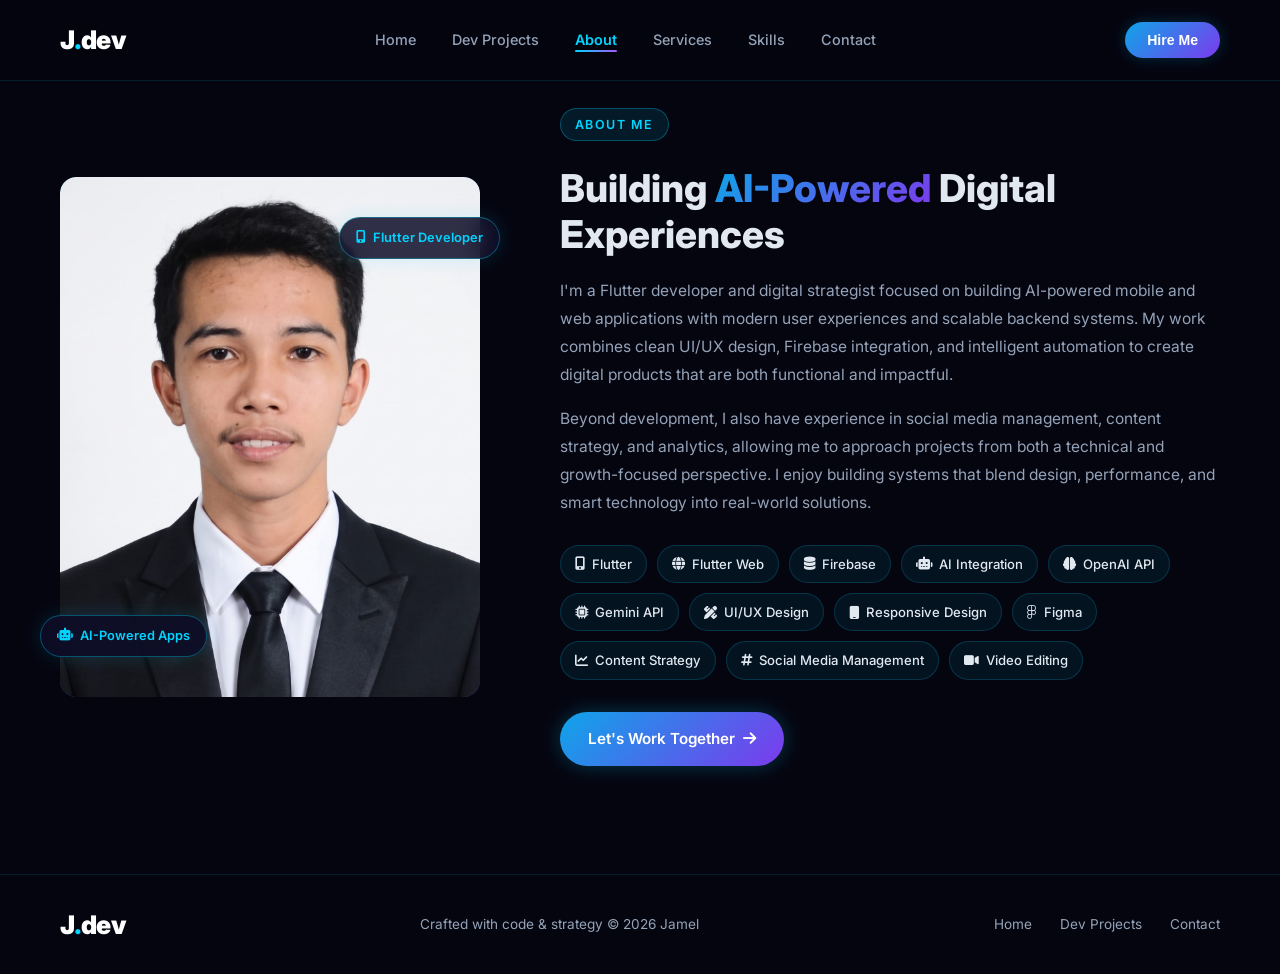
==== commit 2ce36840: "Hide Content nav link - focus on Dev Projects" ====
--- a/about.html
+++ b/about.html
@@ -15,7 +15,7 @@
     <div class="nav-brand">J<span class="accent">.</span>dev</div>
     <ul class="nav-links">
       <li><a href="index.html#hero">Home</a></li>
-      <li><a href="content.html">Content</a></li>
+      <!-- <li><a href="content.html">Content</a></li> -->
       <li><a href="dev-projects.html">Dev Projects</a></li>
       <li><a href="about.html" class="active">About</a></li>
       <li><a href="services.html">Services</a></li>
@@ -74,7 +74,7 @@
       <p>Crafted with code &amp; strategy &copy; <span id="year"></span> Jamel</p>
       <div class="footer-links">
         <a href="index.html#hero">Home</a>
-        <a href="content.html">Content</a>
+        <!-- <a href="content.html">Content</a> -->
         <a href="dev-projects.html">Dev Projects</a>
         <a href="contact.html">Contact</a>
       </div>
--- a/style.css
+++ b/style.css
@@ -222,6 +222,10 @@
   border: none;
   cursor: pointer;
   padding: 4px;
+}
+
+body.nav-open {
+  overflow: hidden;
 }
 
 .hamburger span {
@@ -2407,14 +2411,18 @@
     flex-direction: column;
     position: fixed;
     top: 0; left: 0; right: 0; bottom: 0;
-    background: rgba(5,5,16,0.98);
+    width: 100vw;
+    height: 100vh;
+    background: rgb(5,5,16);
+    background: rgba(5,5,16,1);
     justify-content: center;
     align-items: center;
     gap: 32px;
-    z-index: 999;
+    z-index: 9999;
+    overflow: hidden;
   }
   .nav-links.open a { font-size: 1.4rem; }
-  .hamburger { display: flex; z-index: 1001; }
+  .hamburger { display: flex; z-index: 10000; }
   .hamburger.open span:nth-child(1) { transform: translateY(7px) rotate(45deg); }
   .hamburger.open span:nth-child(2) { opacity: 0; }
   .hamburger.open span:nth-child(3) { transform: translateY(-7px) rotate(-45deg); }
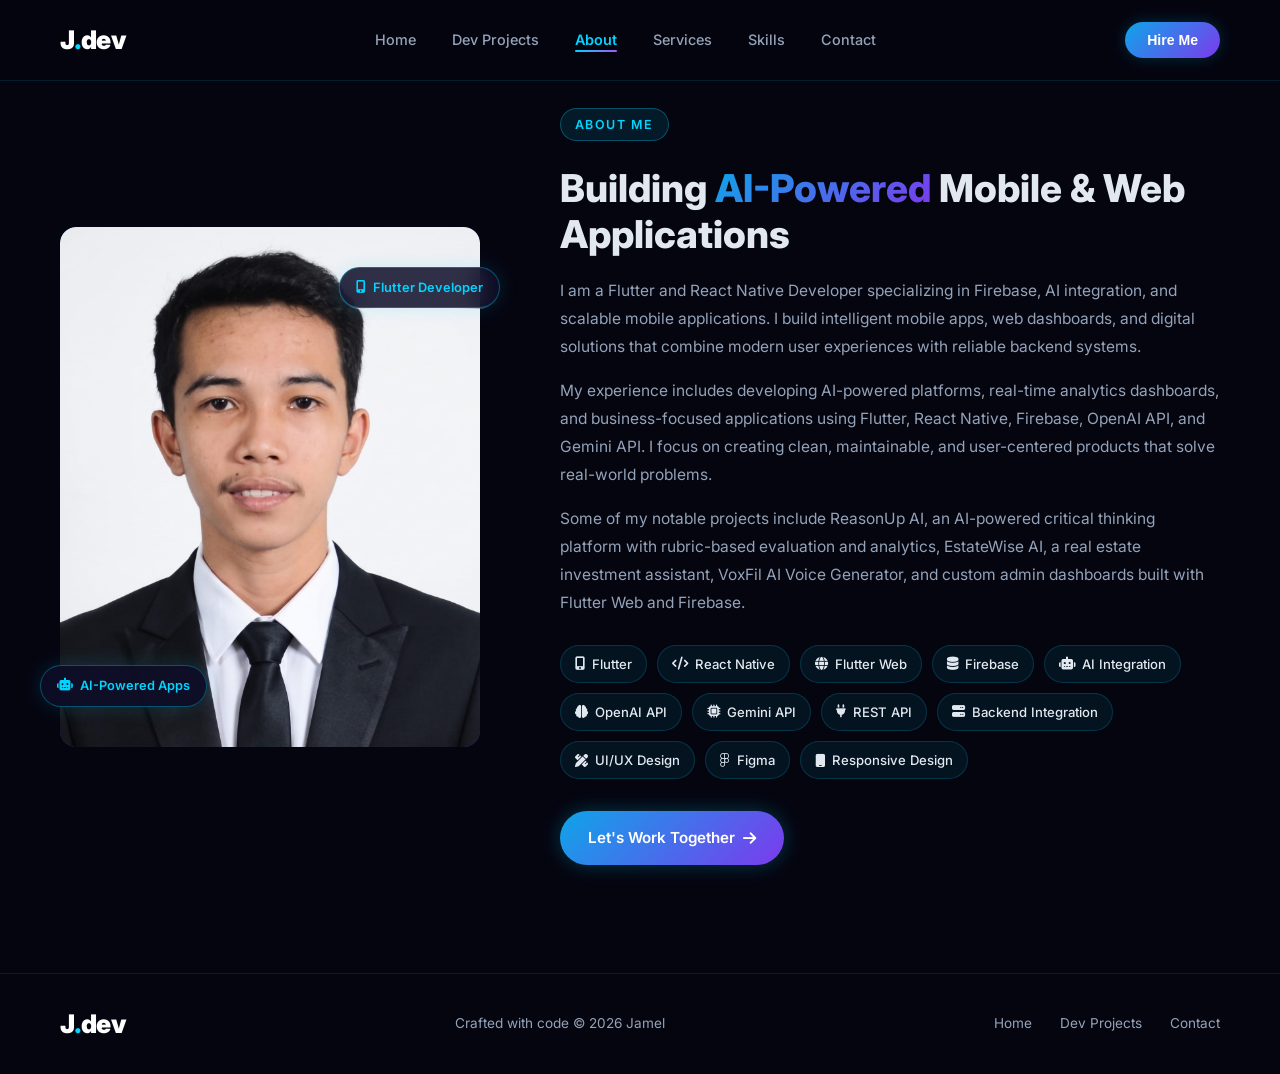
==== commit 44aa09c1: "Update About page - Flutter & React Native Developer" ====
--- a/about.html
+++ b/about.html
@@ -3,7 +3,7 @@
 <head>
   <meta charset="UTF-8" />
   <meta name="viewport" content="width=device-width, initial-scale=1.0" />
-  <title>Jamel | Flutter Developer & AI Digital Strategist</title>
+  <title>Jamel | Flutter & React Native Developer</title>
   <link rel="stylesheet" href="style.css" />
   <link href="https://fonts.googleapis.com/css2?family=Inter:wght@300;400;500;600;700;800;900&display=swap" rel="stylesheet" />
   <link rel="stylesheet" href="https://cdnjs.cloudflare.com/ajax/libs/font-awesome/6.5.0/css/all.min.css" />
@@ -22,18 +22,22 @@
       <li><a href="skills.html">Skills</a></li>
       <li><a href="contact.html">Contact</a></li>
     </ul>
-    <button class="nav-cta" onclick="window.location.href='contact.html';">Hire Me</button>
+    <button class="nav-cta" onclick="window.location.href='contact.html';">
+      Hire Me
+    </button>
     <button class="hamburger" id="hamburger" aria-label="Menu">
       <span></span><span></span><span></span>
     </button>
   </nav>
 
-  <!-- About Section -->
+  <!-- ===== ABOUT SECTION ===== -->
   <section class="about" id="about">
     <div class="about-inner">
+
+      <!-- LEFT -->
       <div class="about-visual">
         <div class="about-img-wrap">
-          <img src="images/profile.png" alt="Jamel - Social Media Manager &amp; Developer" />
+          <img src="images/profile.png" alt="Jamel - Flutter & React Native Developer" />
           <div class="about-img-border"></div>
         </div>
         <div class="about-floating-tag tag-1">
@@ -43,26 +47,61 @@
           <i class="fas fa-mobile-alt"></i> Flutter Developer
         </div>
       </div>
+
+      <!-- RIGHT -->
       <div class="about-content">
+
         <span class="section-tag">About Me</span>
-        <h2>Building <span class="gradient-text">AI-Powered</span> Digital Experiences</h2>
-        <p>I'm a Flutter developer and digital strategist focused on building AI-powered mobile and web applications with modern user experiences and scalable backend systems. My work combines clean UI/UX design, Firebase integration, and intelligent automation to create digital products that are both functional and impactful.</p>
-        <p>Beyond development, I also have experience in social media management, content strategy, and analytics, allowing me to approach projects from both a technical and growth-focused perspective. I enjoy building systems that blend design, performance, and smart technology into real-world solutions.</p>
+
+        <h2>
+          Building
+          <span class="gradient-text">AI-Powered</span>
+          Mobile &amp; Web Applications
+        </h2>
+
+        <p>
+          I am a Flutter and React Native Developer specializing in Firebase,
+          AI integration, and scalable mobile applications. I build intelligent
+          mobile apps, web dashboards, and digital solutions that combine
+          modern user experiences with reliable backend systems.
+        </p>
+
+        <p>
+          My experience includes developing AI-powered platforms,
+          real-time analytics dashboards, and business-focused applications
+          using Flutter, React Native, Firebase, OpenAI API, and Gemini API.
+          I focus on creating clean, maintainable, and user-centered products
+          that solve real-world problems.
+        </p>
+
+        <p>
+          Some of my notable projects include ReasonUp AI,
+          an AI-powered critical thinking platform with rubric-based evaluation
+          and analytics, EstateWise AI, a real estate investment assistant,
+          VoxFil AI Voice Generator, and custom admin dashboards built with
+          Flutter Web and Firebase.
+        </p>
+
         <div class="about-skills-grid">
           <div class="about-skill-chip"><i class="fas fa-mobile-alt"></i> Flutter</div>
+          <div class="about-skill-chip"><i class="fas fa-code"></i> React Native</div>
           <div class="about-skill-chip"><i class="fas fa-globe"></i> Flutter Web</div>
           <div class="about-skill-chip"><i class="fas fa-database"></i> Firebase</div>
           <div class="about-skill-chip"><i class="fas fa-robot"></i> AI Integration</div>
           <div class="about-skill-chip"><i class="fas fa-brain"></i> OpenAI API</div>
           <div class="about-skill-chip"><i class="fas fa-microchip"></i> Gemini API</div>
+          <div class="about-skill-chip"><i class="fas fa-plug"></i> REST API</div>
+          <div class="about-skill-chip"><i class="fas fa-server"></i> Backend Integration</div>
           <div class="about-skill-chip"><i class="fas fa-pencil-ruler"></i> UI/UX Design</div>
+          <div class="about-skill-chip"><i class="fab fa-figma"></i> Figma</div>
           <div class="about-skill-chip"><i class="fas fa-mobile"></i> Responsive Design</div>
-          <div class="about-skill-chip"><i class="fab fa-figma"></i> Figma</div>
-          <div class="about-skill-chip"><i class="fas fa-chart-line"></i> Content Strategy</div>
-          <div class="about-skill-chip"><i class="fas fa-hashtag"></i> Social Media Management</div>
-          <div class="about-skill-chip"><i class="fas fa-video"></i> Video Editing</div>
         </div>
-        <a href="contact.html" class="btn btn-primary">Let&#39;s Work Together <i class="fas fa-arrow-right"></i></a>
+
+        <a href="contact.html" class="btn btn-primary">
+          Let's Work Together
+          <i class="fas fa-arrow-right"></i>
+        </a>
+
       </div>
     </div>
   </section>
@@ -71,7 +110,7 @@
   <footer class="footer">
     <div class="footer-inner">
       <span class="nav-brand">J<span class="accent">.</span>dev</span>
-      <p>Crafted with code &amp; strategy &copy; <span id="year"></span> Jamel</p>
+      <p>Crafted with code &copy; <span id="year"></span> Jamel</p>
       <div class="footer-links">
         <a href="index.html#hero">Home</a>
         <!-- <a href="content.html">Content</a> -->
